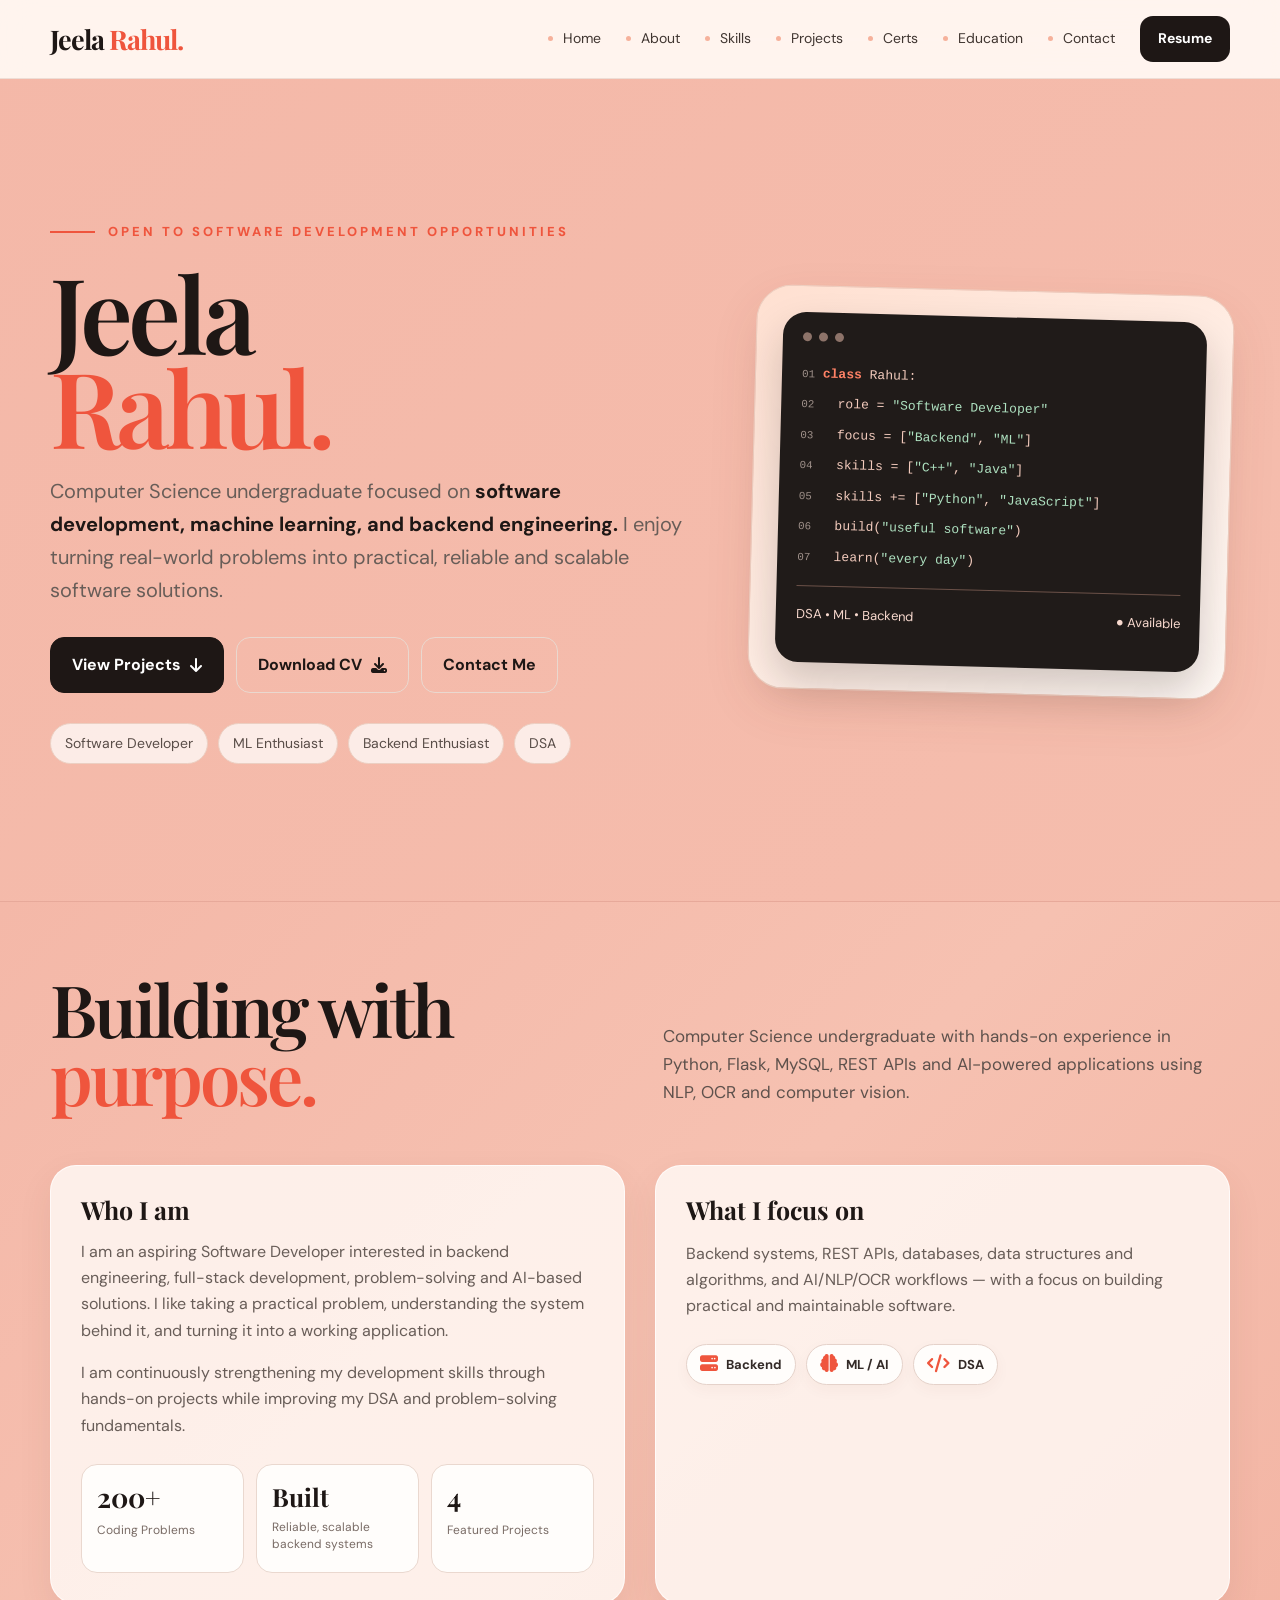
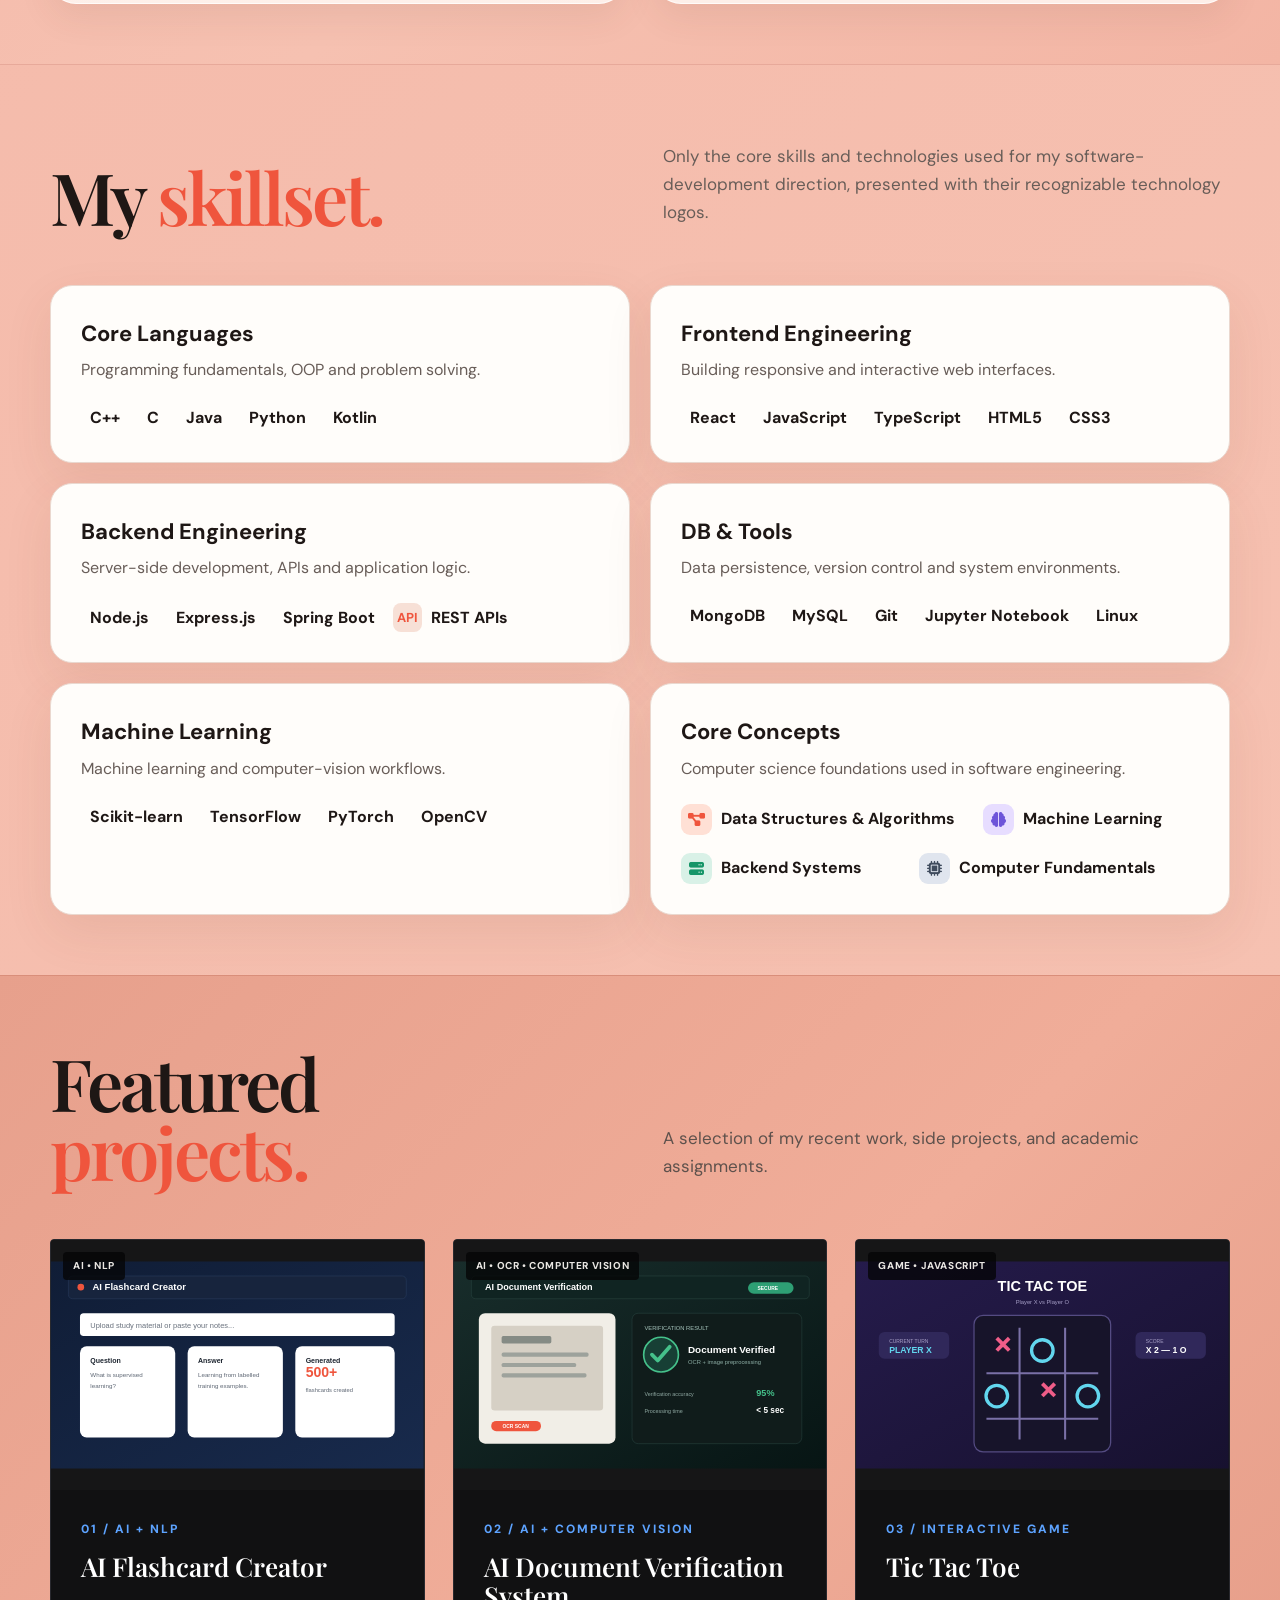
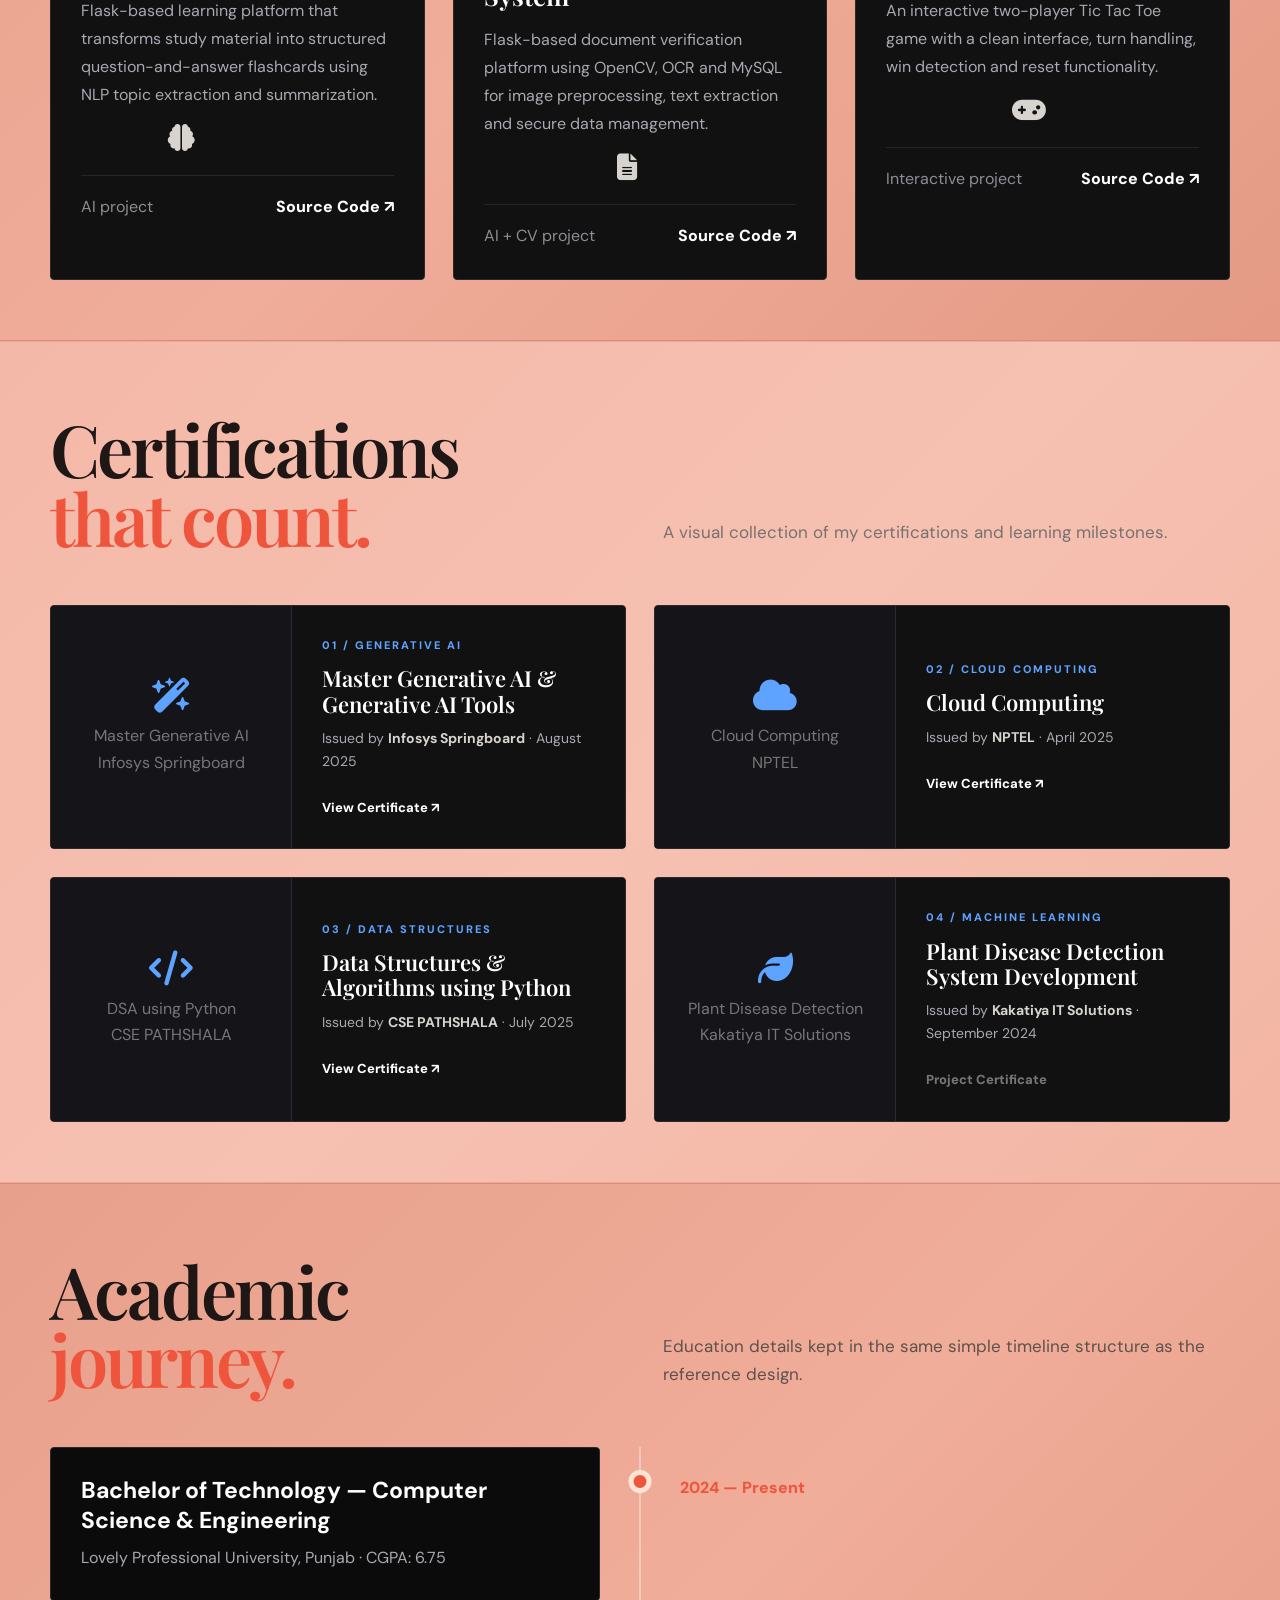
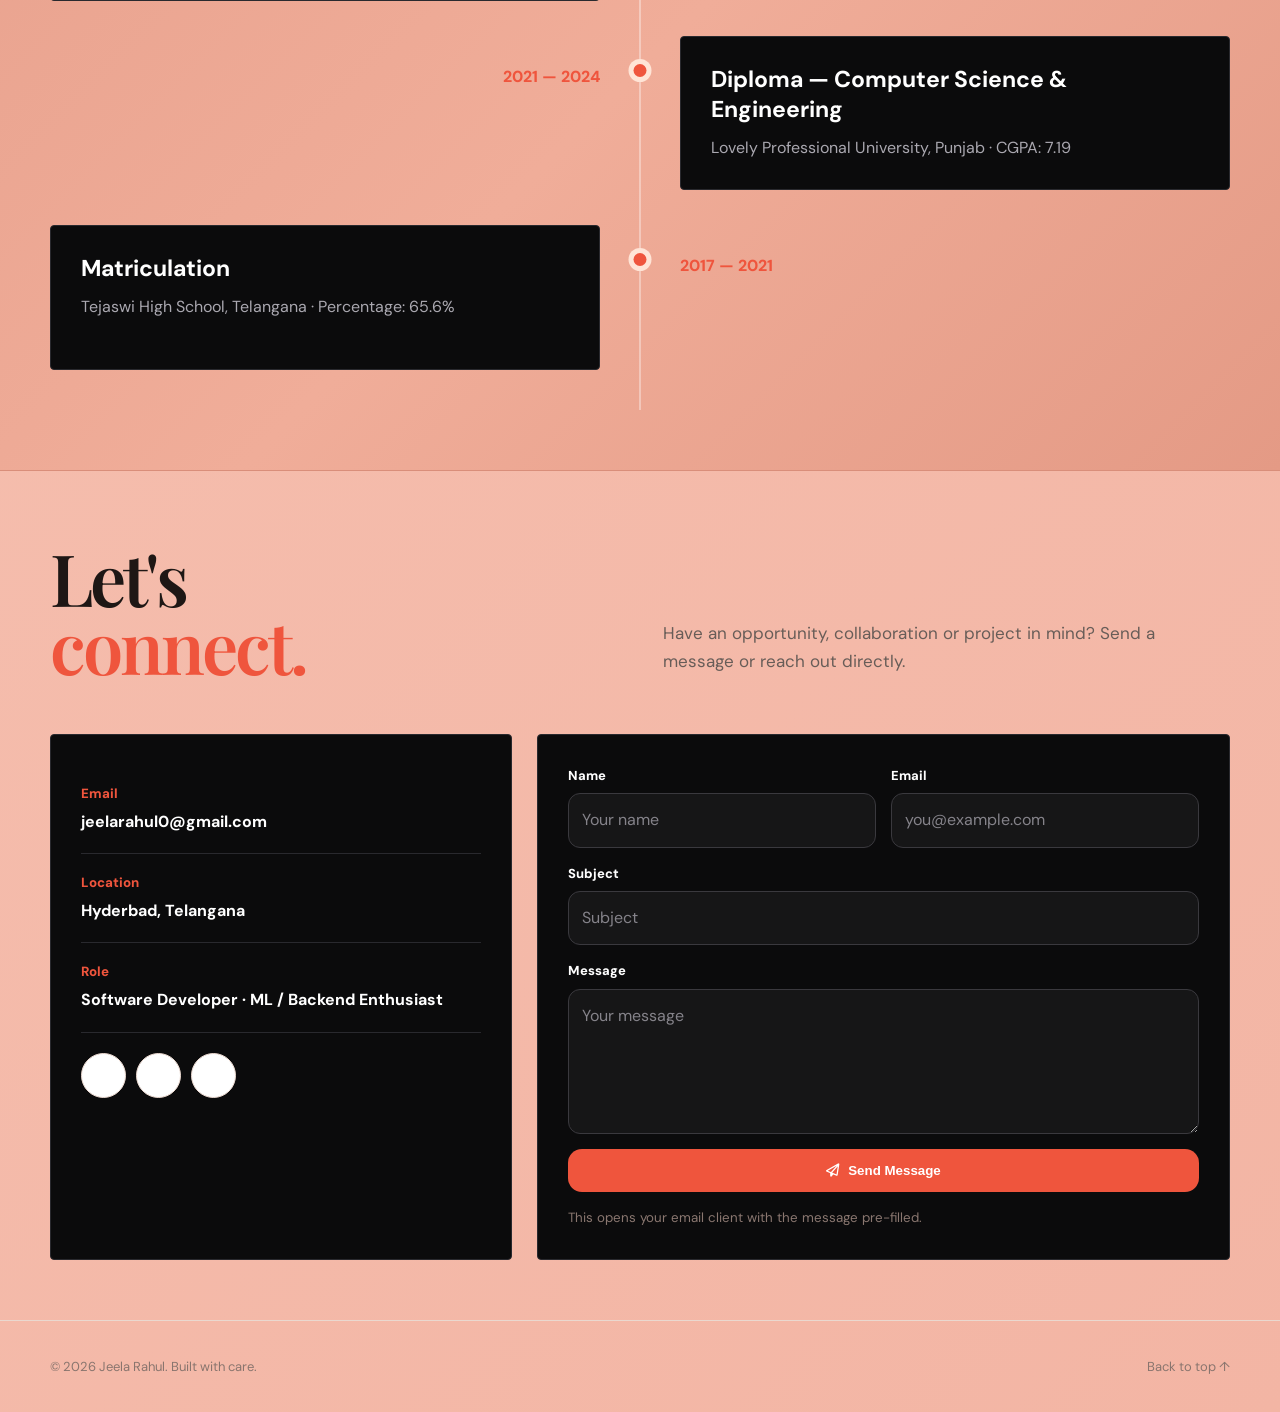
==== index.html @ 978e0d92 "Update portfolio" ====
<!DOCTYPE html>
<html lang="en">
<head>
<meta charset="UTF-8">
<meta name="viewport" content="width=device-width, initial-scale=1.0">
<title>Jeela Rahul | Software Developer</title>
<meta name="description" content="Jeela Rahul — Software Developer and ML / Backend Enthusiast.">
<link rel="preconnect" href="https://fonts.googleapis.com">
<link rel="preconnect" href="https://fonts.gstatic.com" crossorigin>
<link href="https://fonts.googleapis.com/css2?family=DM+Sans:wght@400;500;600;700&family=Playfair+Display:wght@500;600;700&display=swap" rel="stylesheet">
<link rel="stylesheet" href="https://cdn.jsdelivr.net/gh/devicons/devicon@latest/devicon.min.css">
<link rel="stylesheet" href="https://cdnjs.cloudflare.com/ajax/libs/font-awesome/6.5.2/css/all.min.css">
<style>
:root{
  --bg:#fff8f4; --paper:#fffdfb; --soft:#ffe8dc; --soft2:#ffd9c8;
  --orange:#ef553d; --orange2:#f47752; --ink:#1e1715; --muted:#685d58;
  --line:#ead8cf; --shadow:0 18px 50px rgba(108,54,35,.09);
  --radius:26px; --max:1180px;
}
*{box-sizing:border-box;scroll-behavior:smooth}
body{margin:0;background:linear-gradient(135deg,#f4b8a8 0%,#f6c1b1 52%,#f3b5a4 100%);
 color:var(--ink);font-family:"DM Sans",sans-serif;line-height:1.65}
a{color:inherit;text-decoration:none}
img{max-width:100%;display:block}
.container{width:min(var(--max),calc(100% - 40px));margin:auto}
nav{position:sticky;top:0;z-index:100;background:rgba(255,249,245,.92);backdrop-filter:blur(16px);border-bottom:1px solid rgba(234,216,207,.8)}
.navbar{height:78px;display:flex;align-items:center;justify-content:space-between}
.brand{font:700 27px "Playfair Display",serif;letter-spacing:-1px}
.brand span{color:var(--orange)}
.navlinks{display:flex;gap:25px;align-items:center;font-size:14px}
.navlinks a{position:relative;color:#403631}
.navlinks a:before{content:"";width:5px;height:5px;border-radius:50%;background:#f6b19b;display:inline-block;margin:0 10px 2px 0}
.resume{background:var(--ink);color:white!important;padding:11px 18px;border-radius:13px;font-weight:700}
.resume:before{display:none!important}
.menu{display:none;border:1px solid var(--line);background:white;border-radius:12px;padding:10px 12px;font-size:20px}

section{padding:60px 0}
.hero{min-height:calc(100vh - 78px);display:flex;align-items:center;padding-top:65px}
.hero-grid{display:grid;grid-template-columns:1.15fr .85fr;gap:55px;align-items:center}
.kicker,.section-kicker{color:var(--orange);font-size:13px;letter-spacing:3px;text-transform:uppercase;font-weight:800}
.section-kicker{font-size:0;line-height:0;height:0;margin:0}.section-kicker:before{display:none}
.kicker:before{content:"";display:inline-block;width:45px;height:2px;background:var(--orange);vertical-align:middle;margin-right:13px}
h1{font:600 clamp(62px,9vw,105px)/.9 "Playfair Display",serif;letter-spacing:-5px;margin:22px 0}
h1 span{color:var(--orange)}
.hero-copy{font-size:20px;color:var(--muted);max-width:760px}
.hero-copy strong{color:var(--ink)}
.buttons{display:flex;gap:12px;flex-wrap:wrap;margin:30px 0}
.btn{display:inline-flex;align-items:center;gap:9px;padding:14px 21px;border-radius:14px;border:1px solid var(--line);font-weight:700;transition:.25s}
.btn:hover{transform:translateY(-2px);box-shadow:var(--shadow)}
.btn.primary{background:var(--ink);color:#fff;border-color:var(--ink)}
.btn.orange{background:var(--orange);color:#fff;border-color:var(--orange)}
.pills{display:flex;gap:10px;flex-wrap:wrap}
.pill{padding:8px 14px;border:1px solid #eccfc2;background:rgba(255,255,255,.72);border-radius:99px;color:#594d48;font-size:14px}
.hero-card{background:linear-gradient(145deg,#ffe0d1,#fff9f5);border:1px solid #edcfc1;border-radius:36px;padding:26px;box-shadow:var(--shadow);transform:rotate(1.5deg)}
.code-window{background:#201b19;border-radius:23px;padding:20px;color:#fce9df;min-height:350px;box-shadow:0 20px 40px rgba(31,20,15,.2)}
.dots{display:flex;gap:7px;margin-bottom:22px}.dots i{width:9px;height:9px;border-radius:50%;background:#8d7369}
.code-line{font-family:ui-monospace,SFMono-Regular,Consolas,monospace;font-size:13px;margin:9px 0;color:#f3cbbd}
.code-line b{color:#ff8266}.code-line em{color:#aee1c0;font-style:normal}.code-line small{color:#9f918a}
.mini-stat{display:flex;justify-content:space-between;margin-top:18px;padding-top:17px;border-top:1px solid #6b5148;color:#f8d9ce;font-size:13px}

.section-head{display:grid;grid-template-columns:1fr 1fr;gap:45px;align-items:end;margin-bottom:42px}
h2{font:600 clamp(48px,6vw,72px)/.95 "Playfair Display",serif;letter-spacing:-3px;margin:12px 0}
.section-desc{color:var(--muted);font-size:17px;max-width:600px}
.about{background:linear-gradient(135deg,#f4b8a8 0%,#f6c1b1 52%,#f3b5a4 100%);border-top:1px solid #e7a99a;border-bottom:1px solid #e7a99a}
.about-grid{display:grid;grid-template-columns:1fr 1fr;gap:30px}
.about .section-head{margin-bottom:42px}
.about .section-desc{color:#5e514c}
.about-card,.about-focus{background:rgba(255,250,247,.82);border:1px solid rgba(255,255,255,.7);border-radius:var(--radius);padding:30px;box-shadow:0 14px 35px rgba(93,49,33,.08)}
.about-card h3,.about-focus h3{font:700 25px/1.15 "Playfair Display",serif;margin:0 0 14px}
.about-card p,.about-focus p{color:var(--muted);font-size:16px}
.about-card p:first-of-type{margin-top:0}
.about-card p:last-of-type{margin-bottom:0}
.about-stats{display:grid;grid-template-columns:repeat(3,1fr);gap:12px;margin-top:25px}
.about-stat{background:#fffdfb;border:1px solid #ead8cf;border-radius:16px;padding:18px 15px;min-height:92px}
.about-stat strong{display:block;font:700 27px/1.1 "Playfair Display",serif}
.about-stat span{display:block;margin-top:8px;color:#796b65;font-size:12px}
.built-stat strong{font-size:25px}
.built-stat span{line-height:1.45}
.about-tech{display:flex;gap:10px;flex-wrap:wrap;margin-top:24px}
.about-tech-pill{display:inline-flex;align-items:center;gap:8px;padding:9px 13px;border:1px solid #e5d2ca;background:#fffdfb;border-radius:999px;font-size:13px;font-weight:700;color:#332a27;box-shadow:0 5px 15px rgba(93,49,33,.04)}
.about-tech-pill i{font-size:18px;color:var(--orange)}

.skills-grid{display:grid;grid-template-columns:1fr 1fr;gap:20px}
.skill-card{padding:30px;border-radius:22px;background:#fffdfa;border:1px solid var(--line);box-shadow:var(--shadow)}
.skill-card h3{margin:0 0 5px;font-size:22px}.skill-card p{margin:0 0 22px;color:var(--muted)}
.skill-list{display:flex;gap:18px;flex-wrap:wrap}.skill{display:flex;align-items:center;gap:9px;font-weight:700}.skill i{font-size:28px}.skill .plain-icon{width:29px;height:29px;border-radius:8px;background:#f7e0d6;display:grid;place-items:center;color:var(--orange);font-size:13px}

.core-concepts-card{grid-column:auto}.core-list{gap:18px 28px}.core-logo{width:31px!important;height:31px;border-radius:9px;display:grid;place-items:center;background:#f7e0d6;color:var(--orange);font-size:15px!important}.core-list .skill{min-width:210px}.dsa-logo{background:#ffe0d5}.ml-logo{background:#e7ddff;color:#6d54d9}.backend-logo{background:#d9f1e7;color:#159568}.cs-logo{background:#e0e5ee;color:#3f4b5d}.projects .project,.certificates-section .cert{background:#111112;border-color:#29292e}.projects .project-visual,.certificates-section .cert-image{background:#161617}.certificates-section .cert-info{background:#111112}.certificates-section .cert h3{color:#fff}.certificates-section .cert p{color:#aaa8b0}
.profile-strip{background:var(--ink);color:white;border-radius:30px;padding:28px 32px;display:flex;justify-content:space-between;gap:20px;align-items:center}.profile-strip p{margin:0;color:#d9c9c3}.profile-links{display:flex;gap:10px;flex-wrap:wrap}.profile-link{border:1px solid #594b45;padding:10px 14px;border-radius:12px;color:#fff}.profile-link:hover{background:#302824}

.projects{background:linear-gradient(135deg,#e7a08c 0%,#f0ad99 52%,#e49a85 100%);color:var(--ink);border-top:1px solid #d98e7a;border-bottom:1px solid #d98e7a}.projects .section-desc{color:#5e514c}.projects h2{color:var(--ink)}.projects .section-kicker{color:var(--orange)}.projects .section-kicker:before{background:var(--orange)}.projects-grid{display:grid;grid-template-columns:repeat(3,1fr);gap:28px}.project{background:#050506;border:1px solid #29292e;border-radius:4px;overflow:hidden;box-shadow:none}.project-visual{height:250px;padding:0;background:#141419;position:relative;overflow:hidden}.project-image{width:100%;height:100%;display:block;object-fit:cover}.visual-label{position:absolute;top:12px;left:12px;z-index:2;background:rgba(5,5,6,.78);color:#e9e6e2;padding:6px 10px;border-radius:4px;font-size:10px;font-weight:800;letter-spacing:.6px}.project-body{padding:30px}.project-num{color:#5da3ff;font-size:12px;letter-spacing:2px;font-weight:800}.project h3{font:600 26px/1.12 "Playfair Display",serif;margin:12px 0;color:#fff}.project p{color:#aaa8b0;line-height:1.75}.tech{display:flex;align-items:center;gap:15px;flex-wrap:wrap;color:#d7d3cf;margin-top:4px}
.tech-icon{display:inline-flex;align-items:center;justify-content:center;width:28px;height:28px;font-size:27px;line-height:1;color:#d7d3cf}
.tech-icon i{font-size:27px;line-height:1}
.tech-icon[title]{cursor:default}
.tech-icon.flask i{font-size:25px}
.tech-icon.mysql i{font-size:27px}
.tech-icon.opencv i{font-size:27px}
.tech-icon.generic{font-size:19px}
.tech-icon:hover{transform:translateY(-2px)}.project-footer{display:flex;justify-content:space-between;align-items:center;margin-top:22px;padding-top:18px;border-top:1px solid #26262a;color:#8f8d94}.project-link{color:#fff;font-weight:800}.project-art{width:100%;height:100%;display:block}
.certificates-section{background:#0b0b0c;color:#fff;border-top:1px solid #26262a;border-bottom:1px solid #26262a}.certificates-section .section-desc{color:#aaa8b0}.certificates-section .section-kicker{color:var(--orange)}.certificates-section .section-kicker:before{background:var(--orange)}.certificates-section h2{color:#fff}.certs-grid{display:grid;grid-template-columns:repeat(2,minmax(0,1fr));gap:28px}.cert{display:grid;grid-template-columns:48% 52%;min-height:280px;background:#050506;border:1px solid #29292e;border-radius:4px;padding:0;overflow:hidden;box-shadow:none}.cert-image{min-height:280px;background:#141419;display:flex;align-items:center;justify-content:center;overflow:hidden;border-right:1px solid #29292e}.cert-image img{width:100%;height:100%;display:block;object-fit:contain;background:#fff}.cert-info{padding:30px;display:flex;flex-direction:column;justify-content:center}.cert-number{color:#5da3ff;font-size:11px;letter-spacing:2px;font-weight:800;margin-bottom:12px}.cert h3{font:600 22px/1.15 'Playfair Display',serif;margin:0 0 10px;color:#fff}.cert p{margin:0;color:#aaa8b0;font-size:14px}.cert p strong{color:#d7d3cf}.cert a{display:inline-flex;align-items:center;gap:8px;margin-top:24px;color:#fff;font-size:13px;font-weight:800}.cert a:hover{color:#5da3ff}.cert-placeholder{height:100%;width:100%;display:grid;place-items:center;text-align:center;padding:20px;color:#777}.cert-placeholder i{font-size:35px;color:#5da3ff;margin-bottom:10px}

.education{background:linear-gradient(135deg,#e7a08c 0%,#f0ad99 52%,#e49a85 100%);border-top:1px solid #d98e7a;border-bottom:1px solid #d98e7a}.education .section-desc{color:#5e514c}.timeline{position:relative;margin-top:35px;padding-bottom:5px}.timeline:before{content:"";position:absolute;left:50%;top:0;bottom:0;width:1px;background:rgba(255,255,255,.72);transform:translateX(-50%)}.edu{display:grid;grid-template-columns:1fr 1fr;column-gap:80px;min-height:175px;padding:0 0 35px;position:relative;align-items:start}.edu:after{content:"";position:absolute;left:50%;top:28px;width:13px;height:13px;border-radius:50%;background:var(--orange);box-shadow:0 0 0 5px #ffe4d6;transform:translateX(-50%);z-index:2}.edu-content{background:#0b0b0c;color:#fff;border:1px solid #29292e;border-radius:4px;padding:28px 30px;box-shadow:none;min-height:145px}.edu-year{font-weight:800;color:var(--orange);font-size:16px;padding-top:28px;white-space:nowrap}.edu h3{font-size:23px;line-height:1.3;margin:0 0 10px;color:#fff}.edu p{margin:0;color:#aaa8b0}.edu:nth-child(odd) .edu-content{grid-column:1}.edu:nth-child(odd) .edu-year{grid-column:2;grid-row:1}.edu:nth-child(even) .edu-content{grid-column:2;grid-row:1}.edu:nth-child(even) .edu-year{grid-column:1;grid-row:1;text-align:right}

.contact-grid{display:grid;grid-template-columns:.8fr 1.2fr;gap:25px}.contact-grid .card{background:#0b0b0c;color:#fff;border:1px solid #29292e;border-radius:4px;box-shadow:none;padding:30px}.contact-info .contact-item{padding:18px 0;border-bottom:1px solid #29292e}.contact-item small{display:block;color:var(--orange);font-weight:800;margin-bottom:4px}.socials{display:flex;gap:10px;margin-top:20px}.social{width:45px;height:45px;border-radius:50%;display:grid;place-items:center;border:1px solid var(--line);background:#fff}.social:hover{background:var(--ink);color:white}.form{display:grid;gap:15px}.form-row{display:grid;grid-template-columns:1fr 1fr;gap:15px}.field{display:grid;gap:7px}.field label{font-size:13px;font-weight:800;color:#fff}.field input,.field textarea{font:inherit;border:1px solid #3a393e;background:#161617;color:#fff;border-radius:12px;padding:13px;outline:none}.field input::placeholder,.field textarea::placeholder{color:#85838a}.field input:focus,.field textarea:focus{border-color:var(--orange);box-shadow:0 0 0 3px rgba(239,85,61,.1)}textarea{min-height:145px;resize:vertical}.send{border:0;cursor:pointer;justify-content:center}

footer{padding:35px 0;color:#89756e;font-size:13px;border-top:1px solid var(--line)}.footer-flex{display:flex;justify-content:space-between;gap:20px}

@media(max-width:900px){
 .navlinks{display:none;position:absolute;top:78px;left:0;right:0;background:#fffaf7;padding:18px 20px;border-bottom:1px solid var(--line);flex-direction:column;align-items:stretch}.navlinks.open{display:flex}.menu{display:block}.hero-grid,.about-grid,.section-head,.contact-grid{grid-template-columns:1fr}.skills-grid,.projects-grid{grid-template-columns:1fr}.certs-grid{grid-template-columns:1fr}.cert{grid-template-columns:38% 62%}.core-concepts-card{grid-column:auto}.core-list .skill{min-width:0}.hero{padding-top:40px}.hero-card{max-width:600px}.section-head{gap:10px}.profile-strip{align-items:flex-start;flex-direction:column}
}
@media(max-width:600px){
 .container{width:min(100% - 24px,var(--max))}section{padding:45px 0}.navbar{height:70px}.navlinks{top:70px}
 h1{font-size:60px;letter-spacing:-3px}.hero-copy{font-size:17px}.certs-grid{grid-template-columns:1fr}.cert{grid-template-columns:1fr}.cert-image{min-height:220px;border-right:0;border-bottom:1px solid #292a2f}.form-row{grid-template-columns:1fr}.about-stats{grid-template-columns:1fr}
 .timeline:before{left:9px;transform:none}.edu{grid-template-columns:1fr;gap:7px;padding-left:35px;min-height:0}.edu:after{left:3px;transform:none}.edu-content,.edu:nth-child(odd) .edu-content,.edu:nth-child(even) .edu-content{grid-column:1;grid-row:2}.edu-year,.edu:nth-child(odd) .edu-year,.edu:nth-child(even) .edu-year{grid-column:1;grid-row:1;text-align:left;padding-top:0}.edu-content{padding:24px}.footer-flex{flex-direction:column}
}

/* Certificates — same visual language as Projects */
#certificates {
  background:linear-gradient(135deg,#f4b8a8 0%,#f6c1b1 52%,#f3b5a4 100%);
  color:var(--ink);
  border-top:1px solid #e7a99a;
  border-bottom:1px solid #e7a99a;
}
#certificates .section-desc{color:#77716e}
#certificates .section-kicker{color:#ef553d}
#certificates .section-kicker:before{background:#ef553d}
#certificates h2{color:var(--ink)}
#certificates h2 span{color:#ef553d !important}
#certificates .cert{
  display:grid;
  grid-template-columns:42% 58%;
  min-height:225px;
  background:#050506;
  border:1px solid #29292e;
  border-radius:4px;
  padding:0;
  overflow:hidden;
  box-shadow:none;
}
#certificates .cert-image{
  min-height:225px;
  background:#141419;
  display:flex;
  align-items:center;
  justify-content:center;
  overflow:hidden;
  border-right:1px solid #29292e;
}
#certificates .cert-image img{width:100%;height:100%;display:block;object-fit:contain;background:#fff}
#certificates .cert-info{
  padding:30px;
  display:flex;
  flex-direction:column;
  justify-content:center;
}
#certificates .cert-number{color:#5da3ff;font-size:11px;letter-spacing:2px;font-weight:800;margin-bottom:12px}
#certificates .cert h3{font:600 22px/1.15 'Playfair Display',serif;margin:0 0 10px;color:#fff}
#certificates .cert p{margin:0;color:#aaa8b0;font-size:14px}
#certificates .cert p strong{color:#d7d3cf}
#certificates .cert a{display:inline-flex;align-items:center;gap:8px;margin-top:24px;color:#fff;font-size:13px;font-weight:800}
#certificates .cert a:hover{color:#5da3ff}
#certificates .cert-placeholder{height:100%;width:100%;display:grid;place-items:center;text-align:center;padding:20px;color:#777}
#certificates .cert-placeholder i{font-size:35px;color:#5da3ff;margin-bottom:10px}
@media (max-width:900px){#certificates .cert{grid-template-columns:38% 62%}}
@media (max-width:600px){#certificates .cert{grid-template-columns:1fr}#certificates .cert-image{min-height:220px;border-right:0;border-bottom:1px solid #29292f}}


</style>
</head>
<body>

<nav>
 <div class="container navbar">
  <a class="brand" href="#home">Jeela <span>Rahul.</span></a>
  <button class="menu" id="menuBtn" aria-label="Open menu"><i class="fa-solid fa-bars"></i></button>
  <div class="navlinks" id="navlinks">
   <a href="#home">Home</a><a href="#about">About</a><a href="#skills">Skills</a><a href="#projects">Projects</a><a href="#certificates">Certs</a><a href="#education">Education</a><a href="#contact">Contact</a>
   <a class="resume" target="_blank" rel="noopener" href="https://drive.google.com/file/d/1zuOH1yOzXxQcl3zz6nDLIyeleh5gFWhH/view?usp=sharing">Resume</a>
  </div>
 </div>
</nav>

<main>
<section class="hero" id="home">
 <div class="container hero-grid">
  <div>
   <div class="kicker">Open to Software Development Opportunities</div>
   <h1>Jeela<br><span>Rahul.</span></h1>
   <p class="hero-copy">Computer Science undergraduate focused on <strong>software development, machine learning, and backend engineering.</strong> I enjoy turning real-world problems into practical, reliable and scalable software solutions.</p>
   <div class="buttons">
    <a class="btn primary" href="#projects">View Projects <i class="fa-solid fa-arrow-down"></i></a>
    <a class="btn" target="_blank" rel="noopener" href="https://drive.google.com/file/d/1zuOH1yOzXxQcl3zz6nDLIyeleh5gFWhH/view?usp=sharing">Download CV <i class="fa-solid fa-download"></i></a>
    <a class="btn" href="#contact">Contact Me</a>
   </div>
   <div class="pills"><span class="pill">Software Developer</span><span class="pill">ML Enthusiast</span><span class="pill">Backend Enthusiast</span><span class="pill">DSA</span></div>
  </div>
  <div class="hero-card">
   <div class="code-window">
    <div class="dots"><i></i><i></i><i></i></div>
    <div class="code-line"><small>01</small> <b>class</b> Rahul:</div>
    <div class="code-line"><small>02</small> &nbsp;&nbsp;role = <em>"Software Developer"</em></div>
    <div class="code-line"><small>03</small> &nbsp;&nbsp;focus = [<em>"Backend"</em>, <em>"ML"</em>]</div>
    <div class="code-line"><small>04</small> &nbsp;&nbsp;skills = [<em>"C++"</em>, <em>"Java"</em>]</div>
    <div class="code-line"><small>05</small> &nbsp;&nbsp;skills += [<em>"Python"</em>, <em>"JavaScript"</em>]</div>
    <div class="code-line"><small>06</small> &nbsp;&nbsp;build(<em>"useful software"</em>)</div>
    <div class="code-line"><small>07</small> &nbsp;&nbsp;learn(<em>"every day"</em>)</div>
    <div class="mini-stat"><span>DSA • ML • Backend</span><span>● Available</span></div>
   </div>
  </div>
 </div>
</section>

<section id="about" class="about">
 <div class="container">
  <div class="section-head"><div><div class="section-kicker">About</div><h2>Building with<br><span style="color:var(--orange)">purpose.</span></h2></div><p class="section-desc">Computer Science undergraduate with hands-on experience in Python, Flask, MySQL, REST APIs and AI-powered applications using NLP, OCR and computer vision.</p></div>
  <div class="about-grid">
   <div class="about-card">
    <h3>Who I am</h3>
    <p>I am an aspiring Software Developer interested in backend engineering, full-stack development, problem-solving and AI-based solutions. I like taking a practical problem, understanding the system behind it, and turning it into a working application.</p>
    <p>I am continuously strengthening my development skills through hands-on projects while improving my DSA and problem-solving fundamentals.</p>
    <div class="about-stats">
     <div class="about-stat"><strong>200+</strong><span>Coding Problems</span></div>
     <div class="about-stat built-stat"><strong>Built</strong><span>Reliable, scalable backend systems</span></div>
     <div class="about-stat"><strong>4</strong><span>Featured Projects</span></div>
    </div>
   </div>
   <div class="about-focus">
    <h3>What I focus on</h3>
    <p>Backend systems, REST APIs, databases, data structures and algorithms, and AI/NLP/OCR workflows — with a focus on building practical and maintainable software.</p>
    <div class="about-tech">
     <span class="about-tech-pill"><i class="fa-solid fa-server"></i> Backend</span>
     <span class="about-tech-pill"><i class="fa-solid fa-brain"></i> ML / AI</span>
     <span class="about-tech-pill"><i class="fa-solid fa-code"></i> DSA</span>
    </div>
   </div>
  </div>
 </div>
</section>

<section id="skills">
 <div class="container">
  <div class="section-head"><div><div class="section-kicker">Skills</div><h2>My <span style="color:#ef553d">skillset.</span></h2></div><p class="section-desc">Only the core skills and technologies used for my software-development direction, presented with their recognizable technology logos.</p></div>
  <div class="skills-grid">
   <div class="skill-card"><h3>Core Languages</h3><p>Programming fundamentals, OOP and problem solving.</p><div class="skill-list">
    <span class="skill"><i class="devicon-cplusplus-plain colored"></i>C++</span><span class="skill"><i class="devicon-c-plain colored"></i>C</span><span class="skill"><i class="devicon-java-plain colored"></i>Java</span><span class="skill"><i class="devicon-python-plain colored"></i>Python</span><span class="skill"><i class="devicon-kotlin-plain colored"></i>Kotlin</span>
   </div></div>
   <div class="skill-card"><h3>Frontend Engineering</h3><p>Building responsive and interactive web interfaces.</p><div class="skill-list">
    <span class="skill"><i class="devicon-react-original colored"></i>React</span><span class="skill"><i class="devicon-javascript-plain colored"></i>JavaScript</span><span class="skill"><i class="devicon-typescript-plain colored"></i>TypeScript</span><span class="skill"><i class="devicon-html5-plain colored"></i>HTML5</span><span class="skill"><i class="devicon-css3-plain colored"></i>CSS3</span>
   </div></div>
   <div class="skill-card"><h3>Backend Engineering</h3><p>Server-side development, APIs and application logic.</p><div class="skill-list">
    <span class="skill"><i class="devicon-nodejs-plain colored"></i>Node.js</span><span class="skill"><i class="devicon-express-original"></i>Express.js</span><span class="skill"><i class="devicon-spring-plain colored"></i>Spring Boot</span><span class="skill"><span class="plain-icon">API</span>REST APIs</span>
   </div></div>
   <div class="skill-card"><h3>DB & Tools</h3><p>Data persistence, version control and system environments.</p><div class="skill-list">
    <span class="skill"><i class="devicon-mongodb-plain colored"></i>MongoDB</span><span class="skill"><i class="devicon-mysql-plain colored"></i>MySQL</span><span class="skill"><i class="devicon-git-plain colored"></i>Git</span><span class="skill"><i class="devicon-jupyter-plain colored"></i>Jupyter Notebook</span><span class="skill"><i class="devicon-linux-plain"></i>Linux</span>
   </div></div>
   <div class="skill-card"><h3>Machine Learning</h3><p>Machine learning and computer-vision workflows.</p><div class="skill-list">
    <span class="skill"><i class="devicon-scikitlearn-plain colored"></i>Scikit-learn</span><span class="skill"><i class="devicon-tensorflow-original colored"></i>TensorFlow</span><span class="skill"><i class="devicon-pytorch-original colored"></i>PyTorch</span><span class="skill"><i class="devicon-opencv-plain colored"></i>OpenCV</span>
   </div></div>
   <div class="skill-card core-concepts-card"><h3>Core Concepts</h3><p>Computer science foundations used in software engineering.</p><div class="skill-list core-list">
    <span class="skill"><i class="fa-solid fa-diagram-project core-logo dsa-logo"></i>Data Structures &amp; Algorithms</span><span class="skill"><i class="fa-solid fa-brain core-logo ml-logo"></i>Machine Learning</span><span class="skill"><i class="fa-solid fa-server core-logo backend-logo"></i>Backend Systems</span><span class="skill"><i class="fa-solid fa-microchip core-logo cs-logo"></i>Computer Fundamentals</span>
   </div></div>
  </div>
 </div>
</section>

<section id="projects" class="projects">
 <div class="container">
  <div class="section-head"><div><div class="section-kicker">Projects</div><h2>Featured<br><span style="color:#ef553d">projects.</span></h2></div><p class="section-desc">A selection of my recent work, side projects, and academic assignments.</p></div>
  <div class="projects-grid">
   <article class="project"><div class="project-visual"><span class="visual-label">AI • NLP</span><svg class="project-image project-art" viewBox="0 0 900 500" xmlns="http://www.w3.org/2000/svg" role="img" aria-label="AI Flashcard Creator preview"><defs><linearGradient id="fc" x1="0" y1="0" x2="1" y2="1"><stop stop-color="#101d36"/><stop offset="1" stop-color="#182a4c"/></linearGradient></defs><rect width="900" height="500" fill="url(#fc)"/><rect x="42" y="35" width="816" height="55" rx="10" fill="#17243d" stroke="#314769"/><circle cx="72" cy="62" r="8" fill="#ef553d"/><text x="100" y="70" fill="white" font-size="23" font-family="Arial" font-weight="700">AI Flashcard Creator</text><rect x="70" y="125" width="760" height="55" rx="9" fill="white"/><text x="95" y="160" fill="#69717d" font-size="18" font-family="Arial">Upload study material or paste your notes...</text><rect x="70" y="205" width="230" height="220" rx="16" fill="white"/><rect x="330" y="205" width="230" height="220" rx="16" fill="white"/><rect x="590" y="205" width="240" height="220" rx="16" fill="white"/><text x="95" y="245" fill="#1d2530" font-size="17" font-family="Arial" font-weight="700">Question</text><text x="95" y="280" fill="#5d6673" font-size="15" font-family="Arial">What is supervised</text><text x="95" y="305" fill="#5d6673" font-size="15" font-family="Arial">learning?</text><text x="355" y="245" fill="#1d2530" font-size="17" font-family="Arial" font-weight="700">Answer</text><text x="355" y="280" fill="#5d6673" font-size="15" font-family="Arial">Learning from labelled</text><text x="355" y="305" fill="#5d6673" font-size="15" font-family="Arial">training examples.</text><text x="615" y="245" fill="#1d2530" font-size="17" font-family="Arial" font-weight="700">Generated</text><text x="615" y="280" fill="#ef553d" font-size="34" font-family="Arial" font-weight="800">500+</text><text x="615" y="315" fill="#5d6673" font-size="14" font-family="Arial">flashcards created</text></svg></div><div class="project-body"><div class="project-num">01 / AI + NLP</div><h3>AI Flashcard Creator</h3><p>Flask-based learning platform that transforms study material into structured question-and-answer flashcards using NLP topic extraction and summarization.</p><div class="tech" aria-label="Project technologies">
<span class="tech-icon flask" title="Flask" aria-label="Flask"><i class="devicon-flask-original"></i></span>
<span class="tech-icon" title="Python" aria-label="Python"><i class="devicon-python-plain colored"></i></span>
<span class="tech-icon generic" title="Natural Language Processing" aria-label="Natural Language Processing"><i class="fa-solid fa-brain"></i></span>
<span class="tech-icon" title="HTML5" aria-label="HTML5"><i class="devicon-html5-plain colored"></i></span>
<span class="tech-icon" title="CSS3" aria-label="CSS3"><i class="devicon-css3-plain colored"></i></span>
<span class="tech-icon" title="JavaScript" aria-label="JavaScript"><i class="devicon-javascript-plain colored"></i></span>
<span class="tech-icon mysql" title="MySQL" aria-label="MySQL"><i class="devicon-mysql-plain colored"></i></span>
</div><div class="project-footer"><span>AI project</span><a class="project-link" href="https://github.com/rahulyadavjeela/ai-flashcard-generator.git" target="_blank" rel="noopener">Source Code ↗</a></div></div></article>
   <article class="project"><div class="project-visual"><span class="visual-label">AI • OCR • COMPUTER VISION</span><svg class="project-image project-art" viewBox="0 0 900 500" xmlns="http://www.w3.org/2000/svg" role="img" aria-label="AI Document Verification System preview"><defs><linearGradient id="dv" x1="0" y1="0" x2="1" y2="1"><stop stop-color="#182d2b"/><stop offset="1" stop-color="#071514"/></linearGradient></defs><rect width="900" height="500" fill="url(#dv)"/><rect x="42" y="35" width="816" height="55" rx="10" fill="#102422" stroke="#31514d"/><text x="75" y="70" fill="white" font-size="22" font-family="Arial" font-weight="700">AI Document Verification</text><rect x="710" y="50" width="110" height="28" rx="14" fill="#2e9f74"/><text x="733" y="69" fill="white" font-size="12" font-family="Arial" font-weight="700">SECURE</text><rect x="60" y="125" width="330" height="315" rx="15" fill="#f1eee7"/><rect x="90" y="155" width="270" height="205" rx="8" fill="#d6d0c5"/><rect x="115" y="180" width="120" height="18" rx="4" fill="#858b85"/><rect x="115" y="220" width="210" height="10" rx="4" fill="#9da29c"/><rect x="115" y="245" width="180" height="10" rx="4" fill="#9da29c"/><rect x="115" y="270" width="205" height="10" rx="4" fill="#9da29c"/><rect x="90" y="385" width="120" height="25" rx="12" fill="#ef553d"/><text x="117" y="402" fill="white" font-size="12" font-family="Arial" font-weight="700">OCR SCAN</text><rect x="430" y="125" width="410" height="315" rx="15" fill="#101c1b" stroke="#31514d"/><text x="460" y="165" fill="#a7c5bd" font-size="14" font-family="Arial">VERIFICATION RESULT</text><circle cx="500" cy="225" r="42" fill="#173f35" stroke="#45c18b" stroke-width="4"/><path d="M478 225l14 14 29-33" fill="none" stroke="#45c18b" stroke-width="9" stroke-linecap="round" stroke-linejoin="round"/><text x="565" y="220" fill="white" font-size="24" font-family="Arial" font-weight="700">Document Verified</text><text x="565" y="248" fill="#8fb0a7" font-size="14" font-family="Arial">OCR + image preprocessing</text><text x="460" y="325" fill="#91aaa4" font-size="13" font-family="Arial">Verification accuracy</text><text x="730" y="325" fill="#45c18b" font-size="22" font-family="Arial" font-weight="800">95%</text><text x="460" y="365" fill="#91aaa4" font-size="13" font-family="Arial">Processing time</text><text x="730" y="365" fill="white" font-size="20" font-family="Arial" font-weight="800">&lt; 5 sec</text></svg></div><div class="project-body"><div class="project-num">02 / AI + COMPUTER VISION</div><h3>AI Document Verification System</h3><p>Flask-based document verification platform using OpenCV, OCR and MySQL for image preprocessing, text extraction and secure data management.</p><div class="tech" aria-label="Project technologies">
<span class="tech-icon flask" title="Flask" aria-label="Flask"><i class="devicon-flask-original"></i></span>
<span class="tech-icon" title="Python" aria-label="Python"><i class="devicon-python-plain colored"></i></span>
<span class="tech-icon opencv" title="OpenCV" aria-label="OpenCV"><i class="devicon-opencv-plain colored"></i></span>
<span class="tech-icon generic" title="OCR" aria-label="OCR"><i class="fa-solid fa-file-lines"></i></span>
<span class="tech-icon mysql" title="MySQL" aria-label="MySQL"><i class="devicon-mysql-plain colored"></i></span>
<span class="tech-icon" title="JavaScript" aria-label="JavaScript"><i class="devicon-javascript-plain colored"></i></span>
</div><div class="project-footer"><span>AI + CV project</span><a class="project-link" href="https://github.com/rahulyadavjeela/AI-Powered-Document-Verification-System.git" target="_blank" rel="noopener">Source Code ↗</a></div></div></article>
   <article class="project"><div class="project-visual"><span class="visual-label">GAME • JAVASCRIPT</span><svg class="project-image project-art" viewBox="0 0 900 500" xmlns="http://www.w3.org/2000/svg" role="img" aria-label="Tic Tac Toe preview"><defs><linearGradient id="tt" x1="0" y1="0" x2="1" y2="1"><stop stop-color="#251b4b"/><stop offset="1" stop-color="#17112f"/></linearGradient></defs><rect width="900" height="500" fill="url(#tt)"/><text x="450" y="72" text-anchor="middle" fill="white" font-size="35" font-family="Arial" font-weight="800">TIC TAC TOE</text><text x="450" y="102" text-anchor="middle" fill="#a8a1c9" font-size="14" font-family="Arial">Player X vs Player O</text><rect x="285" y="130" width="330" height="330" rx="22" fill="#17142a" stroke="#544b82" stroke-width="3"/><g stroke="#7a70a7" stroke-width="5"><line x1="395" y1="160" x2="395" y2="430"/><line x1="505" y1="160" x2="505" y2="430"/><line x1="315" y1="270" x2="585" y2="270"/><line x1="315" y1="380" x2="585" y2="380"/></g><g fill="none" stroke="#ef5d88" stroke-width="9"><line x1="340" y1="185" x2="370" y2="215"/><line x1="370" y1="185" x2="340" y2="215"/><line x1="450" y1="295" x2="480" y2="325"/><line x1="480" y1="295" x2="450" y2="325"/></g><g fill="none" stroke="#62d6ee" stroke-width="8"><circle cx="450" cy="215" r="26"/><circle cx="560" cy="325" r="26"/><circle cx="340" cy="325" r="26"/></g><rect x="55" y="170" width="170" height="65" rx="14" fill="#30285a"/><text x="80" y="198" fill="#aaa2c9" font-size="12" font-family="Arial">CURRENT TURN</text><text x="80" y="220" fill="#62d6ee" font-size="21" font-family="Arial" font-weight="800">PLAYER X</text><rect x="675" y="170" width="170" height="65" rx="14" fill="#30285a"/><text x="700" y="198" fill="#aaa2c9" font-size="12" font-family="Arial">SCORE</text><text x="700" y="220" fill="white" font-size="21" font-family="Arial" font-weight="800">X 2 — 1 O</text></svg></div><div class="project-body"><div class="project-num">03 / INTERACTIVE GAME</div><h3>Tic Tac Toe</h3><p>An interactive two-player Tic Tac Toe game with a clean interface, turn handling, win detection and reset functionality.</p><div class="tech" aria-label="Project technologies">
<span class="tech-icon" title="HTML5" aria-label="HTML5"><i class="devicon-html5-plain colored"></i></span>
<span class="tech-icon" title="CSS3" aria-label="CSS3"><i class="devicon-css3-plain colored"></i></span>
<span class="tech-icon" title="JavaScript" aria-label="JavaScript"><i class="devicon-javascript-plain colored"></i></span>
<span class="tech-icon generic" title="Game Logic" aria-label="Game Logic"><i class="fa-solid fa-gamepad"></i></span>
</div><div class="project-footer"><span>Interactive project</span><a class="project-link" href="https://github.com/rahulyadavjeela/app-ci.git" target="_blank" rel="noopener">Source Code ↗</a></div></div></article>
  </div>
 </div>
</section>

<section id="certificates" class="certificates-section">
 <div class="container">
  <div class="section-head">
   <div><h2>Certifications<br><span style="color:#ef553d">that count.</span></h2></div>
   <p class="section-desc">A visual collection of my certifications and learning milestones.</p>
  </div>
  <div class="certs-grid">
   <article class="cert">
    <div class="cert-image"><img src="https://drive.google.com/thumbnail?id=1rDWK7ZKp_LYBzIqmhz2Mw3aYvCP6PXSK&amp;sz=w1200" alt="Master Generative AI and Generative AI Tools certificate" onerror="this.style.display='none';this.nextElementSibling.style.display='grid'"><div class="cert-placeholder" style="display:none"><div><i class="fa-solid fa-wand-magic-sparkles"></i><br>Master Generative AI<br>Infosys Springboard</div></div></div>
    <div class="cert-info"><div class="cert-number">01 / GENERATIVE AI</div><h3>Master Generative AI &amp; Generative AI Tools</h3><p>Issued by <strong>Infosys Springboard</strong> · August 2025</p><a href="https://drive.google.com/file/d/1rDWK7ZKp_LYBzIqmhz2Mw3aYvCP6PXSK/view?usp=sharing" target="_blank" rel="noopener">View Certificate ↗</a></div>
   </article>
   <article class="cert">
    <div class="cert-image"><img src="https://drive.google.com/thumbnail?id=1-vq7x_dWjy76VA6Wc-nuXF0768aetvxC&amp;sz=w1200" alt="Cloud Computing NPTEL certificate" onerror="this.style.display='none';this.nextElementSibling.style.display='grid'"><div class="cert-placeholder" style="display:none"><div><i class="fa-solid fa-cloud"></i><br>Cloud Computing<br>NPTEL</div></div></div>
    <div class="cert-info"><div class="cert-number">02 / CLOUD COMPUTING</div><h3>Cloud Computing</h3><p>Issued by <strong>NPTEL</strong> · April 2025</p><a href="https://drive.google.com/file/d/1-vq7x_dWjy76VA6Wc-nuXF0768aetvxC/view?usp=sharing" target="_blank" rel="noopener">View Certificate ↗</a></div>
   </article>
   <article class="cert">
    <div class="cert-image"><img src="https://drive.google.com/thumbnail?id=1B8titj1c-Yoi-NUCEch4xDzOy02IzEN-&amp;sz=w1200" alt="Data Structures and Algorithms using Python certificate" onerror="this.style.display='none';this.nextElementSibling.style.display='grid'"><div class="cert-placeholder" style="display:none"><div><i class="fa-solid fa-code"></i><br>DSA using Python<br>CSE PATHSHALA</div></div></div>
    <div class="cert-info"><div class="cert-number">03 / DATA STRUCTURES</div><h3>Data Structures &amp; Algorithms using Python</h3><p>Issued by <strong>CSE PATHSHALA</strong> · July 2025</p><a href="https://drive.google.com/file/d/1B8titj1c-Yoi-NUCEch4xDzOy02IzEN-/view?usp=sharing" target="_blank" rel="noopener">View Certificate ↗</a></div>
   </article>
   <article class="cert">
    <div class="cert-image"><img src="assets/certificates/plant-disease-kakatiya.jpg" alt="Plant Disease Detection System Development certificate" onerror="this.style.display='none';this.nextElementSibling.style.display='grid'"><div class="cert-placeholder" style="display:none"><div><i class="fa-solid fa-leaf"></i><br>Plant Disease Detection<br>Kakatiya IT Solutions</div></div></div>
    <div class="cert-info"><div class="cert-number">04 / MACHINE LEARNING</div><h3>Plant Disease Detection System Development</h3><p>Issued by <strong>Kakatiya IT Solutions</strong> · September 2024</p><span style="display:inline-flex;margin-top:24px;color:#777;font-size:13px;font-weight:800">Project Certificate</span></div>
   </article>
  </div>
 </div>
</section>

<section id="education" class="education">
 <div class="container">
  <div class="section-head"><div><div class="section-kicker">Education</div><h2>Academic<br><span style="color:#ef553d">journey.</span></h2></div><p class="section-desc">Education details kept in the same simple timeline structure as the reference design.</p></div>
  <div class="timeline">
   <div class="edu"><div class="edu-year">2024 — Present</div><div class="edu-content"><h3>Bachelor of Technology — Computer Science & Engineering</h3><p>Lovely Professional University, Punjab · CGPA: 6.75</p></div></div>
   <div class="edu"><div class="edu-year">2021 — 2024</div><div class="edu-content"><h3>Diploma — Computer Science & Engineering</h3><p>Lovely Professional University, Punjab · CGPA: 7.19</p></div></div>
   <div class="edu"><div class="edu-year">2017 — 2021</div><div class="edu-content"><h3>Matriculation</h3><p>Tejaswi High School, Telangana · Percentage: 65.6%</p></div></div>
  </div>
 </div>
</section>

<section id="contact">
 <div class="container">
  <div class="section-head"><div><div class="section-kicker">Contact</div><h2>Let's<br><span style="color:#ef553d">connect.</span></h2></div><p class="section-desc">Have an opportunity, collaboration or project in mind? Send a message or reach out directly.</p></div>
  <div class="contact-grid">
   <div class="card contact-info">
    <div class="contact-item"><small>Email</small><strong><a href="https://mail.google.com/mail/u/0/#inbox" target="_blank" rel="noopener">jeelarahul0@gmail.com</a></strong></div>
    <div class="contact-item"><small>Location</small><strong>Hyderbad, Telangana</strong></div>
    <div class="contact-item"><small>Role</small><strong>Software Developer · ML / Backend Enthusiast</strong></div>
    <div class="socials"><a class="social" target="_blank" rel="noopener" href="https://www.linkedin.com/in/jeela-rahul-30ab94226/" aria-label="LinkedIn"><i class="fa-brands fa-linkedin-in"></i></a><a class="social" target="_blank" rel="noopener" href="https://github.com/rahulyadavjeela" aria-label="GitHub"><i class="fa-brands fa-github"></i></a><a class="social" href="https://mail.google.com/mail/u/0/#inbox" target="_blank" rel="noopener" aria-label="Email"><i class="fa-regular fa-envelope"></i></a></div>
   </div>
   <div class="card">
    <form class="form" id="contactForm">
     <div class="form-row"><div class="field"><label>Name</label><input required type="text" placeholder="Your name"></div><div class="field"><label>Email</label><input required type="email" placeholder="you@example.com"></div></div>
     <div class="field"><label>Subject</label><input required type="text" placeholder="Subject"></div>
     <div class="field"><label>Message</label><textarea required placeholder="Your message"></textarea></div>
     <button class="btn orange send" type="submit"><i class="fa-regular fa-paper-plane"></i> Send Message</button>
     <small id="formMsg" style="color:#8a7770">This opens your email client with the message pre-filled.</small>
    </form>
   </div>
  </div>
 </div>
</section>
</main>

<footer><div class="container footer-flex"><span>© <span id="year"></span> Jeela Rahul. Built with care.</span><a href="#home">Back to top ↑</a></div></footer>

<script>
const menuBtn=document.getElementById('menuBtn'), nav=document.getElementById('navlinks');
menuBtn.addEventListener('click',()=>nav.classList.toggle('open'));
document.querySelectorAll('.navlinks a').forEach(a=>a.addEventListener('click',()=>nav.classList.remove('open')));
document.getElementById('year').textContent=new Date().getFullYear();

document.getElementById('contactForm').addEventListener('submit',e=>{
 e.preventDefault();
 const f=e.target, name=f.querySelector('input[type=text]').value, email=f.querySelector('input[type=email]').value;
 const subject=f.querySelectorAll('input[type=text]')[1].value, message=f.querySelector('textarea').value;
 const body=`Name: ${name}%0AEmail: ${email}%0A%0A${encodeURIComponent(message)}`;
 window.location.href=`mailto:jeelarahul0@gmail.com?subject=${encodeURIComponent(subject)}&body=${body}`;
});
</script>
</body>
</html>
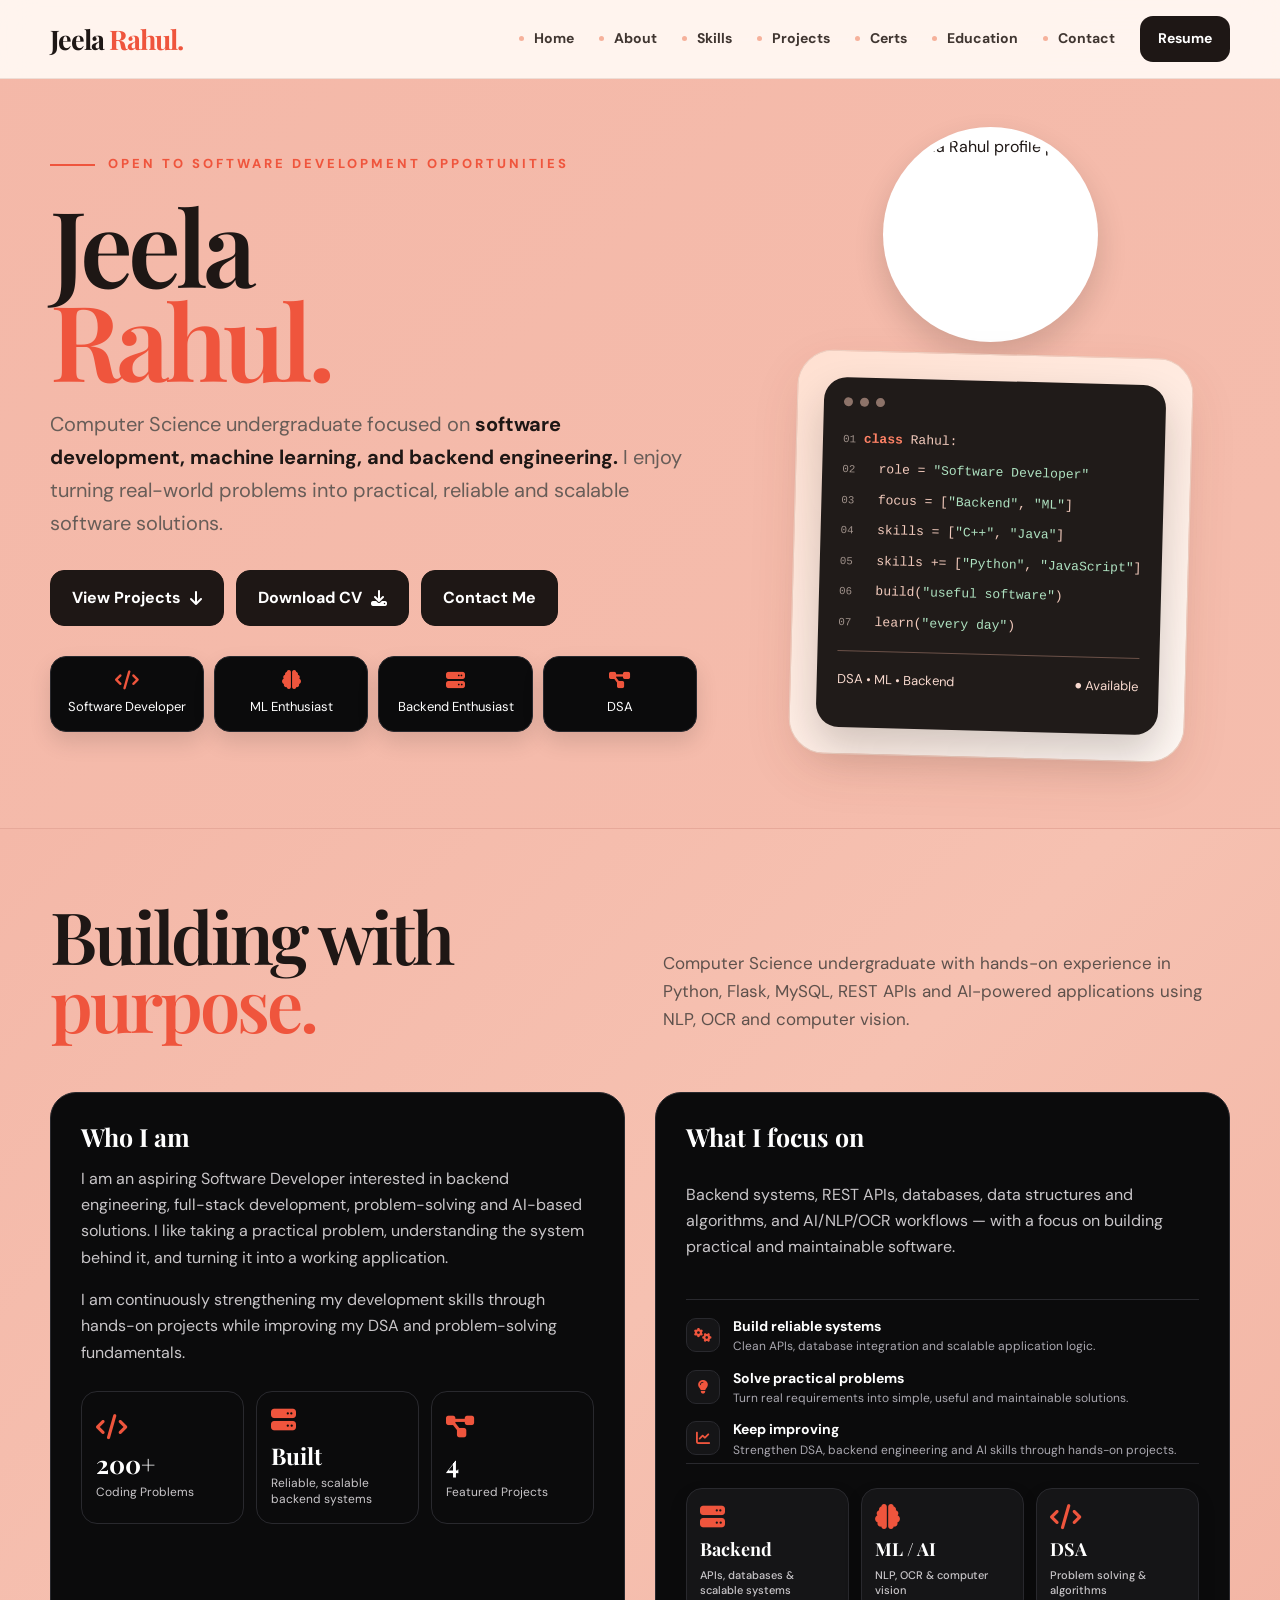
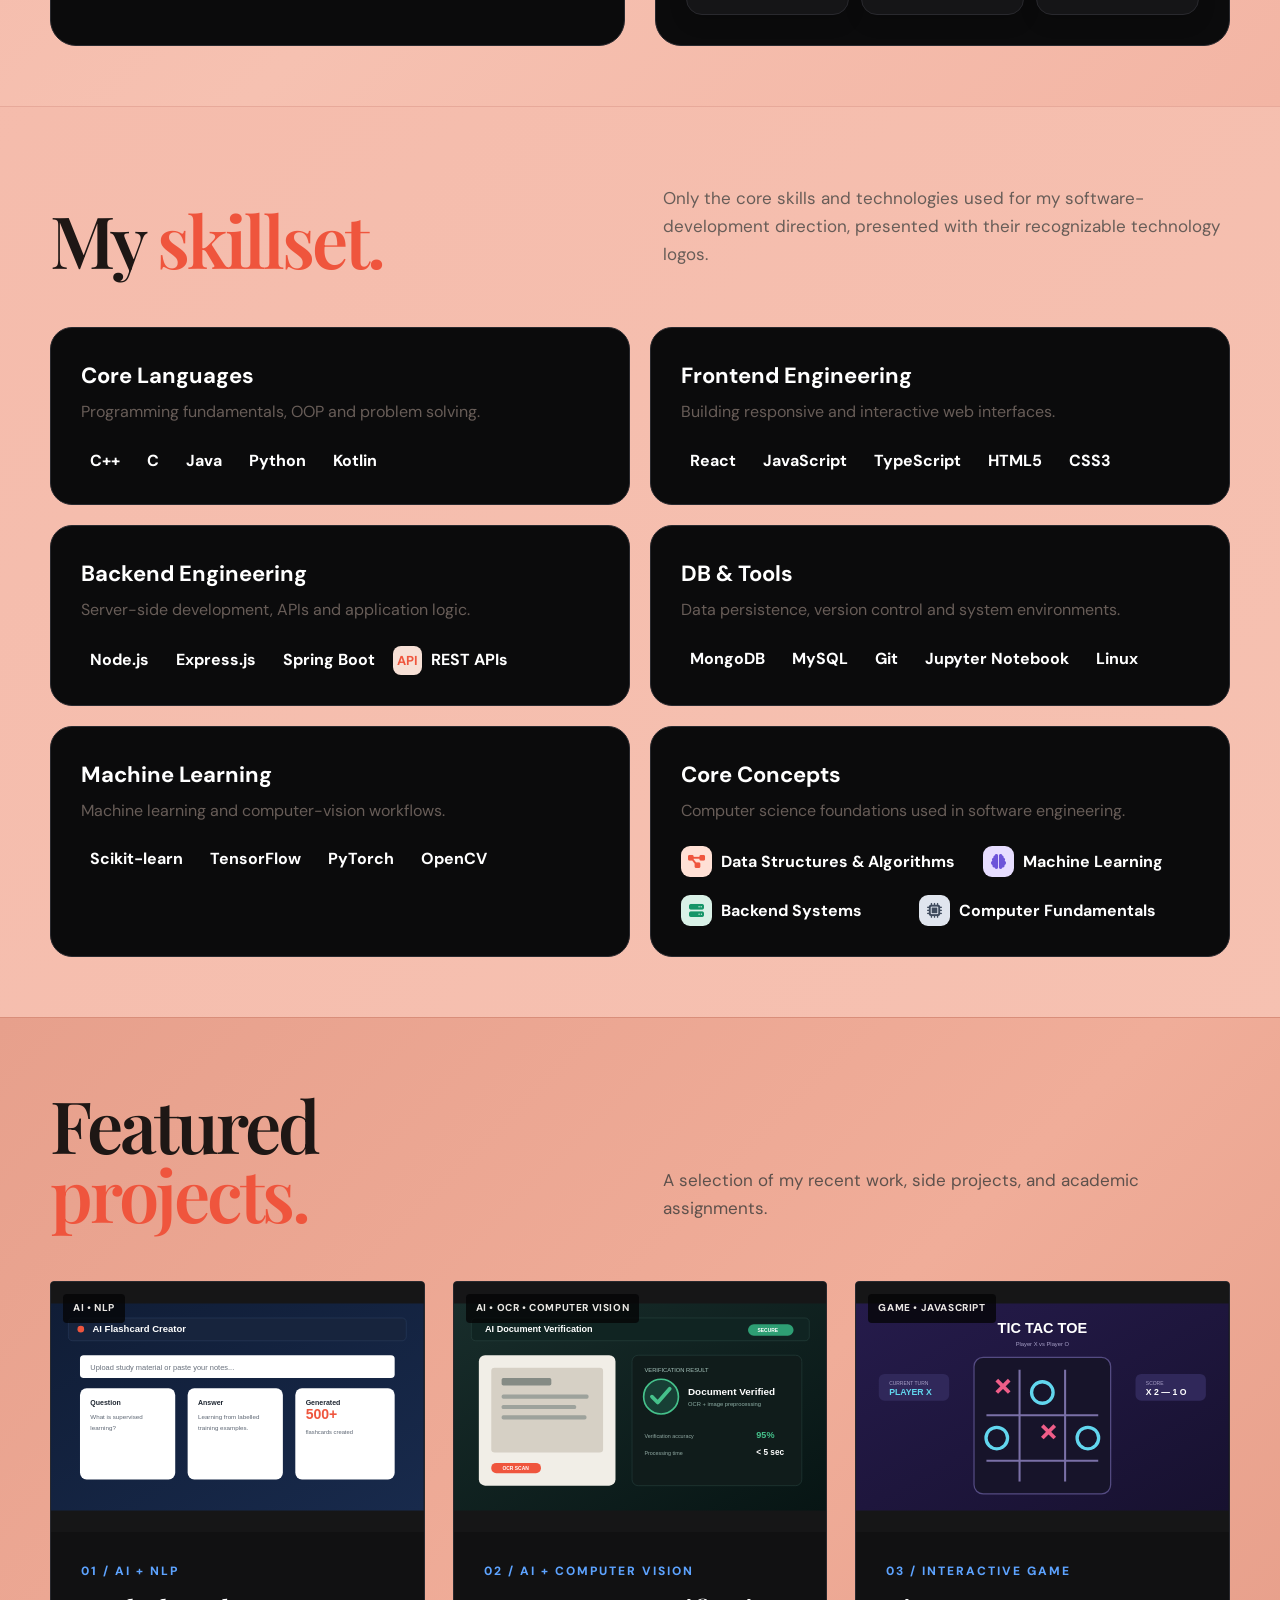
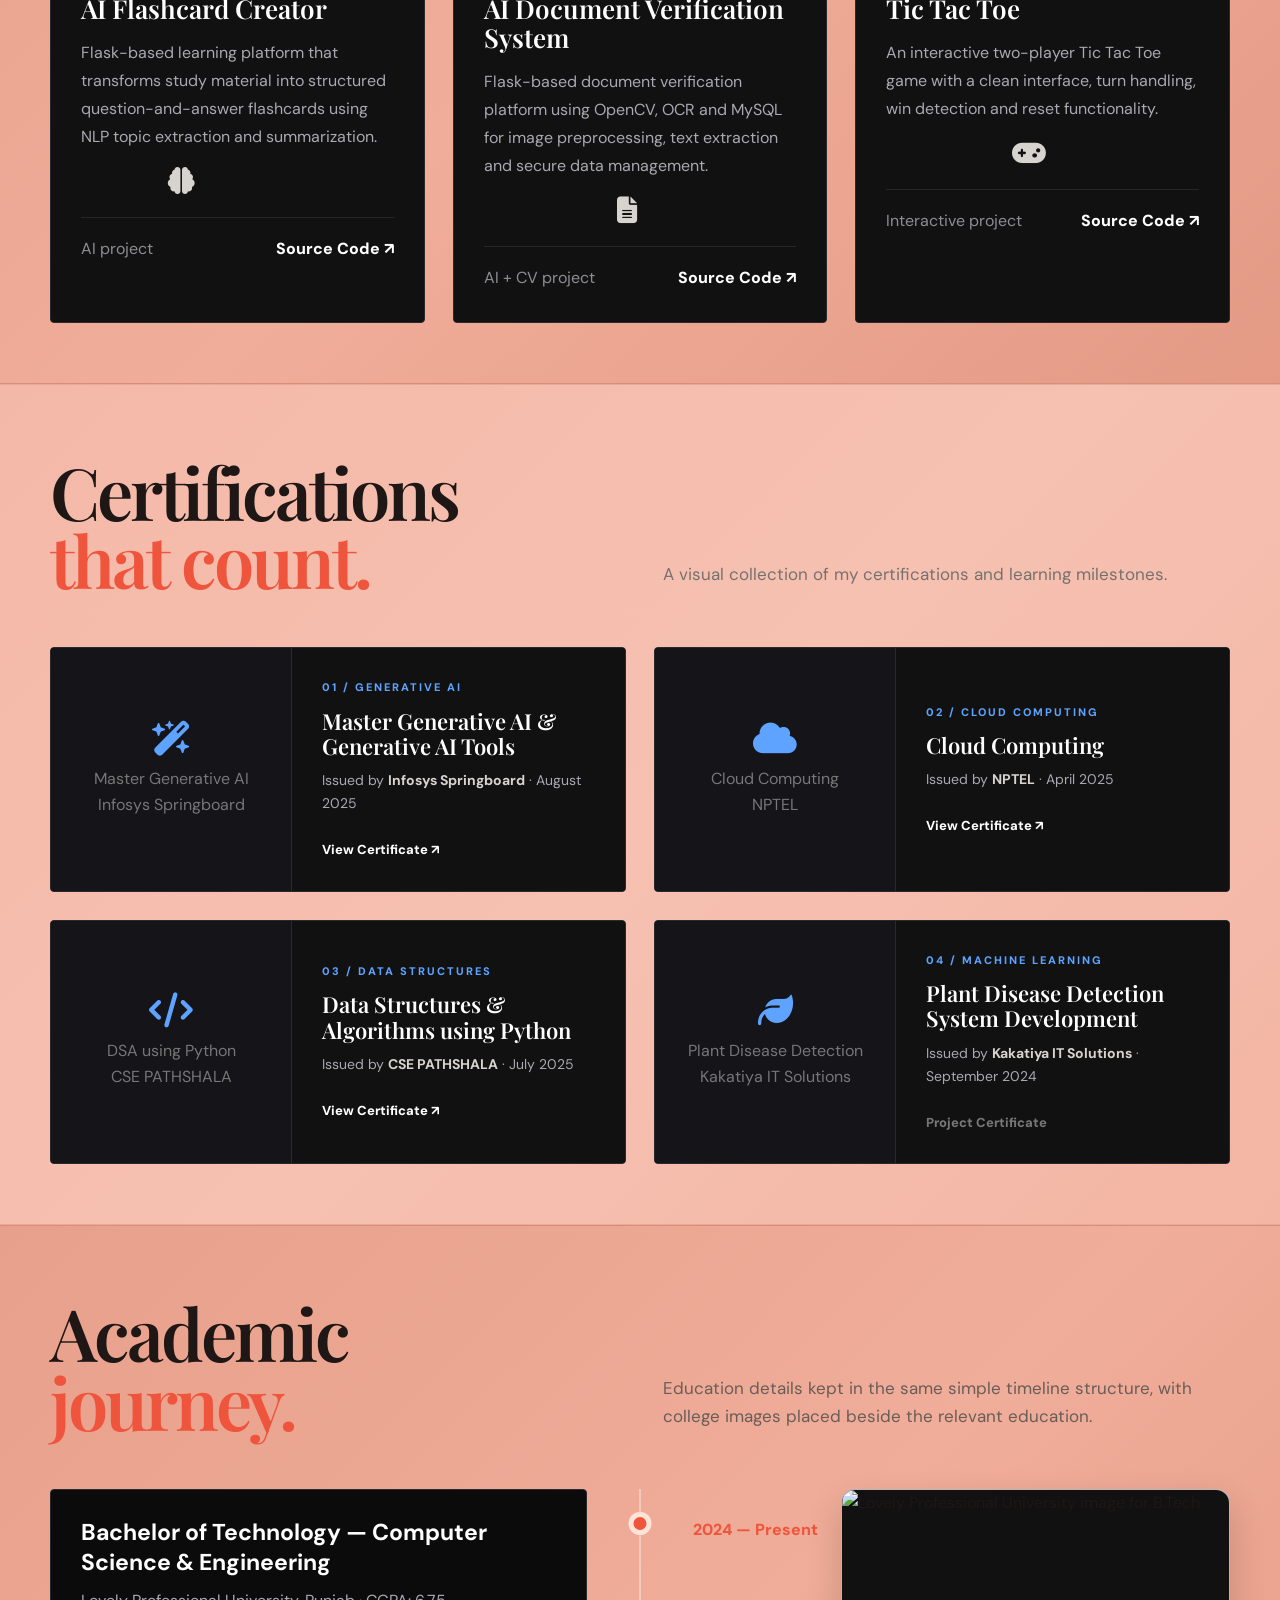
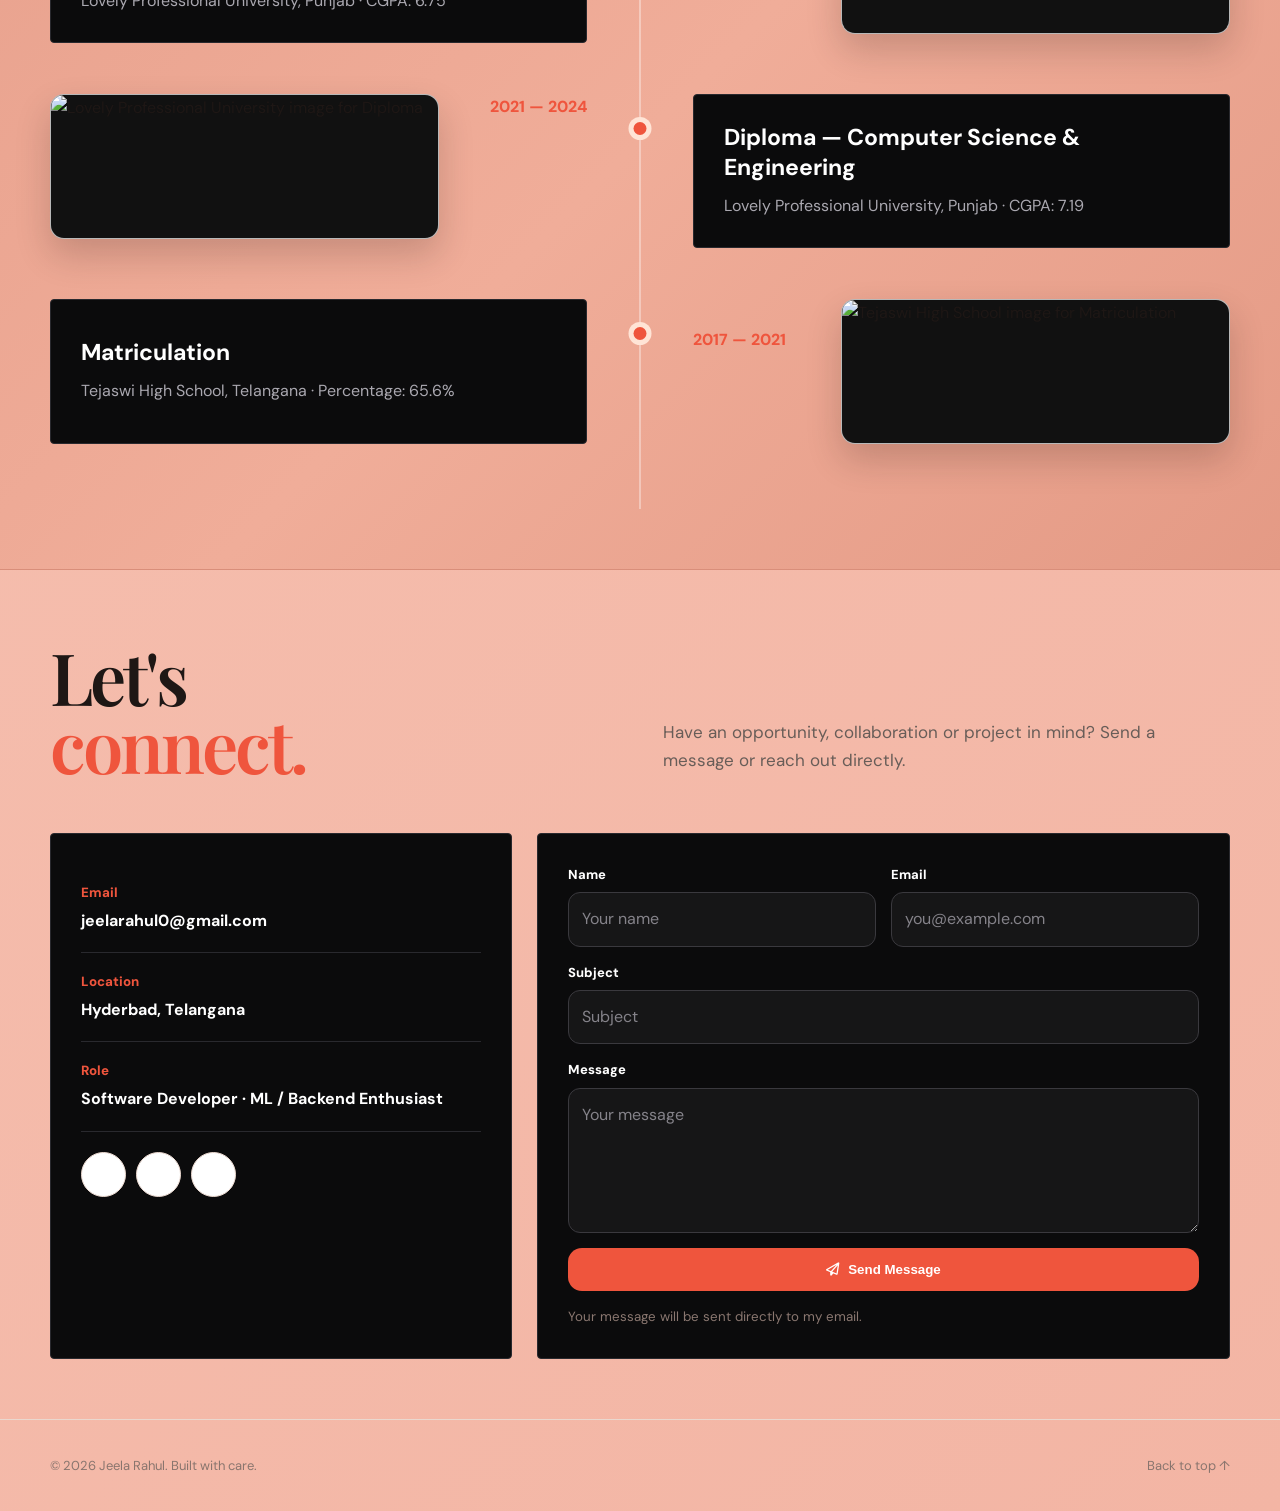
==== commit 5d181d58: "Update portfolio pages" ====
--- a/index.html
+++ b/index.html
@@ -27,7 +27,7 @@
 .navbar{height:78px;display:flex;align-items:center;justify-content:space-between}
 .brand{font:700 27px "Playfair Display",serif;letter-spacing:-1px}
 .brand span{color:var(--orange)}
-.navlinks{display:flex;gap:25px;align-items:center;font-size:14px}
+.navlinks{display:flex;gap:25px;align-items:center;font-size:14px;font-weight:700}
 .navlinks a{position:relative;color:#403631}
 .navlinks a:before{content:"";width:5px;height:5px;border-radius:50%;background:#f6b19b;display:inline-block;margin:0 10px 2px 0}
 .resume{background:var(--ink);color:white!important;padding:11px 18px;border-radius:13px;font-weight:700}
@@ -35,7 +35,7 @@
 .menu{display:none;border:1px solid var(--line);background:white;border-radius:12px;padding:10px 12px;font-size:20px}
 
 section{padding:60px 0}
-.hero{min-height:calc(100vh - 78px);display:flex;align-items:center;padding-top:65px}
+.hero{min-height:auto;display:flex;align-items:flex-start;padding:48px 0 70px}
 .hero-grid{display:grid;grid-template-columns:1.15fr .85fr;gap:55px;align-items:center}
 .kicker,.section-kicker{color:var(--orange);font-size:13px;letter-spacing:3px;text-transform:uppercase;font-weight:800}
 .section-kicker{font-size:0;line-height:0;height:0;margin:0}.section-kicker:before{display:none}
@@ -48,10 +48,22 @@
 .btn{display:inline-flex;align-items:center;gap:9px;padding:14px 21px;border-radius:14px;border:1px solid var(--line);font-weight:700;transition:.25s}
 .btn:hover{transform:translateY(-2px);box-shadow:var(--shadow)}
 .btn.primary{background:var(--ink);color:#fff;border-color:var(--ink)}
+.btn.secondary-black{background:var(--ink);color:#fff;border-color:var(--ink)}
 .btn.orange{background:var(--orange);color:#fff;border-color:var(--orange)}
-.pills{display:flex;gap:10px;flex-wrap:wrap}
-.pill{padding:8px 14px;border:1px solid #eccfc2;background:rgba(255,255,255,.72);border-radius:99px;color:#594d48;font-size:14px}
+.pills{display:grid;grid-template-columns:repeat(4,minmax(0,1fr));gap:10px;max-width:735px;margin-top:18px}
+.pill{min-height:76px;padding:12px 13px;border:1px solid #29292e;background:#0b0b0c;border-radius:16px;color:#fff;font-size:13px;font-weight:400;display:flex;flex-direction:column;align-items:center;justify-content:center;gap:6px;text-align:center;box-shadow:0 10px 22px rgba(0,0,0,.12);transition:transform .25s ease,box-shadow .25s ease,border-color .25s ease}
+.pill i{font-size:19px;color:var(--orange)}
+.pill:hover{transform:translateY(-3px);box-shadow:0 14px 28px rgba(0,0,0,.18);border-color:#44444a}
 .hero-card{background:linear-gradient(145deg,#ffe0d1,#fff9f5);border:1px solid #edcfc1;border-radius:36px;padding:26px;box-shadow:var(--shadow);transform:rotate(1.5deg)}
+.hero-right{display:flex;flex-direction:column;align-items:center;gap:12px}
+.profile-photo-wrap{width:215px;height:215px;margin:0 auto;border-radius:50%;overflow:hidden;background:#fff;border:7px solid rgba(255,255,255,.9);box-shadow:0 14px 30px rgba(31,20,15,.16);cursor:zoom-in}
+.profile-photo{width:100%;height:100%;object-fit:cover;display:block;transition:transform .25s ease}
+.profile-photo-wrap:hover .profile-photo{transform:scale(1.025)}
+.photo-modal{display:none;position:fixed;inset:0;z-index:9999;background:rgba(0,0,0,.86);align-items:center;justify-content:center;padding:30px;cursor:zoom-out}
+.photo-modal.open{display:flex}
+.photo-modal img{max-width:92vw;max-height:92vh;width:auto;height:auto;object-fit:contain;border-radius:18px;box-shadow:0 25px 70px rgba(0,0,0,.45)}
+.photo-modal-close{position:absolute;top:20px;right:28px;width:46px;height:46px;border:0;border-radius:50%;background:rgba(255,255,255,.12);color:#fff;font-size:30px;line-height:1;cursor:pointer}
+.photo-modal-close:hover{background:rgba(255,255,255,.22)}
 .code-window{background:#201b19;border-radius:23px;padding:20px;color:#fce9df;min-height:350px;box-shadow:0 20px 40px rgba(31,20,15,.2)}
 .dots{display:flex;gap:7px;margin-bottom:22px}.dots i{width:9px;height:9px;border-radius:50%;background:#8d7369}
 .code-line{font-family:ui-monospace,SFMono-Regular,Consolas,monospace;font-size:13px;margin:9px 0;color:#f3cbbd}
@@ -62,26 +74,28 @@
 h2{font:600 clamp(48px,6vw,72px)/.95 "Playfair Display",serif;letter-spacing:-3px;margin:12px 0}
 .section-desc{color:var(--muted);font-size:17px;max-width:600px}
 .about{background:linear-gradient(135deg,#f4b8a8 0%,#f6c1b1 52%,#f3b5a4 100%);border-top:1px solid #e7a99a;border-bottom:1px solid #e7a99a}
-.about-grid{display:grid;grid-template-columns:1fr 1fr;gap:30px}
+.about-grid{display:grid;grid-template-columns:1fr 1fr;gap:30px;align-items:stretch}
 .about .section-head{margin-bottom:42px}
 .about .section-desc{color:#5e514c}
-.about-card,.about-focus{background:rgba(255,250,247,.82);border:1px solid rgba(255,255,255,.7);border-radius:var(--radius);padding:30px;box-shadow:0 14px 35px rgba(93,49,33,.08)}
-.about-card h3,.about-focus h3{font:700 25px/1.15 "Playfair Display",serif;margin:0 0 14px}
-.about-card p,.about-focus p{color:var(--muted);font-size:16px}
+.about-card,.about-focus{background:#0b0b0c;color:#fff;border:1px solid #29292e;border-radius:var(--radius);padding:30px;box-shadow:none}.about-focus{display:flex;flex-direction:column;min-height:100%}
+.about-card h3,.about-focus h3{font:700 25px/1.15 "Playfair Display",serif;margin:0 0 14px;color:#fff}
+.about-card p,.about-focus p{color:#c9c6c9;font-size:16px}
 .about-card p:first-of-type{margin-top:0}
 .about-card p:last-of-type{margin-bottom:0}
 .about-stats{display:grid;grid-template-columns:repeat(3,1fr);gap:12px;margin-top:25px}
-.about-stat{background:#fffdfb;border:1px solid #ead8cf;border-radius:16px;padding:18px 15px;min-height:92px}
-.about-stat strong{display:block;font:700 27px/1.1 "Playfair Display",serif}
-.about-stat span{display:block;margin-top:8px;color:#796b65;font-size:12px}
-.built-stat strong{font-size:25px}
-.built-stat span{line-height:1.45}
-.about-tech{display:flex;gap:10px;flex-wrap:wrap;margin-top:24px}
-.about-tech-pill{display:inline-flex;align-items:center;gap:8px;padding:9px 13px;border:1px solid #e5d2ca;background:#fffdfb;border-radius:999px;font-size:13px;font-weight:700;color:#332a27;box-shadow:0 5px 15px rgba(93,49,33,.04)}
-.about-tech-pill i{font-size:18px;color:var(--orange)}
+.about-stat{background:#0b0b0c;color:#fff;border:1px solid #29292e;border-radius:16px;padding:16px 14px;min-height:112px;display:flex;flex-direction:column;align-items:flex-start;justify-content:center;position:relative;overflow:hidden;cursor:default;transition:transform .25s ease,box-shadow .25s ease,border-color .25s ease}
+.about-stat:hover{transform:translateY(-6px);box-shadow:0 16px 30px rgba(0,0,0,.22);border-color:#555}
+.about-stat i{font-size:25px;color:var(--orange);margin-bottom:10px}
+.about-stat strong{display:block;font:700 25px/1.1 "Playfair Display",serif;color:#fff}
+.about-stat span{display:block;margin-top:6px;color:#c9c6c9;font-size:12px;line-height:1.35}
+.built-stat strong{font-size:23px}
+.built-stat span{line-height:1.35}
+.focus-detail{display:grid;gap:14px;margin-top:22px;padding:18px 0 4px;border-top:1px solid #29292e;border-bottom:1px solid #29292e}.focus-detail-item{display:flex;align-items:flex-start;gap:13px}.focus-detail-item i{width:34px;height:34px;flex:0 0 34px;border-radius:10px;display:grid;place-items:center;background:#151517;border:1px solid #29292e;color:var(--orange);font-size:14px}.focus-detail-item strong{display:block;color:#fff;font-size:14px;line-height:1.25;margin-bottom:3px}.focus-detail-item span{display:block;color:#aaa8b0;font-size:12px;line-height:1.45}.about-tech{display:grid;grid-template-columns:repeat(3,1fr);gap:12px;margin-top:auto;padding-top:24px}
+.about-tech-pill{background:#151517;color:#fff;border:1px solid #29292e;border-radius:16px;padding:16px 13px;min-height:112px;display:flex;flex-direction:column;align-items:flex-start;justify-content:center;gap:8px;font-size:13px;font-weight:700;box-shadow:0 8px 18px rgba(0,0,0,.14);cursor:pointer;transition:transform .25s ease,box-shadow .25s ease,border-color .25s ease}.about-tech-pill:hover{transform:translateY(-6px);box-shadow:0 16px 30px rgba(0,0,0,.28);border-color:#555}.about-tech-pill i{font-size:25px;color:var(--orange);margin-bottom:2px}.about-tech-pill strong{font:700 18px/1.1 "Playfair Display",serif;color:#fff}.about-tech-pill small{color:#c9c6c9;font-size:11px;line-height:1.35;font-weight:500}
+
 
 .skills-grid{display:grid;grid-template-columns:1fr 1fr;gap:20px}
-.skill-card{padding:30px;border-radius:22px;background:#fffdfa;border:1px solid var(--line);box-shadow:var(--shadow)}
+.skill-card{padding:30px;border-radius:22px;background:#0b0b0c;color:#fff;border:1px solid #29292e;box-shadow:none}.skill-card h3{color:#fff}.skill-card p{color:#aaa8b0}.skill-card .skill{color:#fff}
 .skill-card h3{margin:0 0 5px;font-size:22px}.skill-card p{margin:0 0 22px;color:var(--muted)}
 .skill-list{display:flex;gap:18px;flex-wrap:wrap}.skill{display:flex;align-items:center;gap:9px;font-weight:700}.skill i{font-size:28px}.skill .plain-icon{width:29px;height:29px;border-radius:8px;background:#f7e0d6;display:grid;place-items:center;color:var(--orange);font-size:13px}
 
@@ -99,14 +113,16 @@
 .tech-icon:hover{transform:translateY(-2px)}.project-footer{display:flex;justify-content:space-between;align-items:center;margin-top:22px;padding-top:18px;border-top:1px solid #26262a;color:#8f8d94}.project-link{color:#fff;font-weight:800}.project-art{width:100%;height:100%;display:block}
 .certificates-section{background:#0b0b0c;color:#fff;border-top:1px solid #26262a;border-bottom:1px solid #26262a}.certificates-section .section-desc{color:#aaa8b0}.certificates-section .section-kicker{color:var(--orange)}.certificates-section .section-kicker:before{background:var(--orange)}.certificates-section h2{color:#fff}.certs-grid{display:grid;grid-template-columns:repeat(2,minmax(0,1fr));gap:28px}.cert{display:grid;grid-template-columns:48% 52%;min-height:280px;background:#050506;border:1px solid #29292e;border-radius:4px;padding:0;overflow:hidden;box-shadow:none}.cert-image{min-height:280px;background:#141419;display:flex;align-items:center;justify-content:center;overflow:hidden;border-right:1px solid #29292e}.cert-image img{width:100%;height:100%;display:block;object-fit:contain;background:#fff}.cert-info{padding:30px;display:flex;flex-direction:column;justify-content:center}.cert-number{color:#5da3ff;font-size:11px;letter-spacing:2px;font-weight:800;margin-bottom:12px}.cert h3{font:600 22px/1.15 'Playfair Display',serif;margin:0 0 10px;color:#fff}.cert p{margin:0;color:#aaa8b0;font-size:14px}.cert p strong{color:#d7d3cf}.cert a{display:inline-flex;align-items:center;gap:8px;margin-top:24px;color:#fff;font-size:13px;font-weight:800}.cert a:hover{color:#5da3ff}.cert-placeholder{height:100%;width:100%;display:grid;place-items:center;text-align:center;padding:20px;color:#777}.cert-placeholder i{font-size:35px;color:#5da3ff;margin-bottom:10px}
 
-.education{background:linear-gradient(135deg,#e7a08c 0%,#f0ad99 52%,#e49a85 100%);border-top:1px solid #d98e7a;border-bottom:1px solid #d98e7a}.education .section-desc{color:#5e514c}.timeline{position:relative;margin-top:35px;padding-bottom:5px}.timeline:before{content:"";position:absolute;left:50%;top:0;bottom:0;width:1px;background:rgba(255,255,255,.72);transform:translateX(-50%)}.edu{display:grid;grid-template-columns:1fr 1fr;column-gap:80px;min-height:175px;padding:0 0 35px;position:relative;align-items:start}.edu:after{content:"";position:absolute;left:50%;top:28px;width:13px;height:13px;border-radius:50%;background:var(--orange);box-shadow:0 0 0 5px #ffe4d6;transform:translateX(-50%);z-index:2}.edu-content{background:#0b0b0c;color:#fff;border:1px solid #29292e;border-radius:4px;padding:28px 30px;box-shadow:none;min-height:145px}.edu-year{font-weight:800;color:var(--orange);font-size:16px;padding-top:28px;white-space:nowrap}.edu h3{font-size:23px;line-height:1.3;margin:0 0 10px;color:#fff}.edu p{margin:0;color:#aaa8b0}.edu:nth-child(odd) .edu-content{grid-column:1}.edu:nth-child(odd) .edu-year{grid-column:2;grid-row:1}.edu:nth-child(even) .edu-content{grid-column:2;grid-row:1}.edu:nth-child(even) .edu-year{grid-column:1;grid-row:1;text-align:right}
+.education{background:linear-gradient(135deg,#e7a08c 0%,#f0ad99 52%,#e49a85 100%);border-top:1px solid #d98e7a;border-bottom:1px solid #d98e7a;position:relative;overflow:hidden}
+.education-list{position:relative;margin-top:35px;padding-bottom:5px;isolation:isolate}.education-list:before{content:"";position:absolute;left:50%;top:0;bottom:0;width:1px;background:rgba(255,255,255,.72);transform:translateX(-50%);z-index:0}.edu-item{display:grid;grid-template-columns:minmax(0,1fr) 58px minmax(0,1fr);column-gap:24px;min-height:205px;padding:0 0 34px;position:relative;align-items:start;z-index:1}.edu-item:after{content:"";position:absolute;left:50%;top:28px;width:13px;height:13px;border-radius:50%;background:var(--orange);box-shadow:0 0 0 5px #ffe4d6;transform:translateX(-50%);z-index:3}.edu-side{min-width:0}.edu-side-left{grid-column:1;grid-row:1}.edu-side-right{grid-column:3;grid-row:1}.edu-side-with-image{display:grid;grid-template-columns:130px minmax(0,1fr);gap:18px;align-items:center}.edu-side-left-with-image{display:grid;grid-template-columns:minmax(0,1fr) 130px;gap:18px;align-items:center}.edu-side-left-with-image .edu-year-box{text-align:right;padding-top:0}.edu-year-box{font-weight:800;color:var(--orange);font-size:16px;padding-top:28px;white-space:nowrap;align-self:start}.edu-year-right{grid-column:1;grid-row:1;text-align:right}.edu-content-box{background:#0b0b0c;color:#fff;border:1px solid #29292e;border-radius:4px;padding:28px 30px;min-height:145px;display:flex;flex-direction:column;justify-content:center;min-width:0}.edu-content-box h3{font-size:23px;line-height:1.3;margin:0 0 10px;color:#fff}.edu-content-box p{margin:0;color:#aaa8b0}.edu-image-card{position:relative;width:100%;height:145px;border-radius:14px;overflow:hidden;background:#111;border:1px solid rgba(255,255,255,.7);box-shadow:0 16px 35px rgba(45,24,18,.2);cursor:zoom-in}.edu-image-card img{width:100%;height:100%;display:block;object-fit:cover;transition:transform .35s ease}.edu-image-card:hover img{transform:scale(1.035)}.education-image-modal{display:none;position:fixed;inset:0;z-index:10000;background:rgba(0,0,0,.92);padding:30px;align-items:center;justify-content:center;cursor:zoom-out}.education-image-modal.open{display:flex}.education-image-modal-inner{position:relative;width:min(1200px,94vw);height:min(820px,92vh);border-radius:18px;overflow:hidden;background:#111;box-shadow:0 30px 90px rgba(0,0,0,.6);display:flex;align-items:center;justify-content:center}.education-image-modal-inner>img{width:100%;height:100%;display:block;object-fit:contain;background:#111}.education-modal-close{position:absolute;z-index:3;top:14px;right:14px;width:44px;height:44px;border:0;border-radius:50%;background:rgba(0,0,0,.72);color:#fff;font-size:28px;cursor:pointer}@media(max-width:1200px){.edu-side-with-image{grid-template-columns:115px minmax(0,1fr);gap:14px}.edu-content-box{padding:24px}}@media(max-width:900px){.education-list:before{left:8px;transform:none}.edu-item{grid-template-columns:28px minmax(0,1fr);column-gap:18px;min-height:0;padding-bottom:28px}.edu-item:after{left:8px;transform:translateX(-50%)}.edu-side,.edu-side-left,.edu-side-right{grid-column:2;grid-row:1}.edu-side-with-image,.edu-side-left-with-image{grid-template-columns:1fr;gap:14px}.edu-year-box,.edu-year-right,.edu-side-left-with-image .edu-year-box{grid-column:2;grid-row:2;text-align:left;padding:10px 0 0}.edu-image-card{height:230px}.education-image-modal-inner{height:80vh}}@media(max-width:600px){.about-tech{grid-template-columns:1fr}
+.edu-content-box{padding:22px}.edu-content-box h3{font-size:20px}.edu-image-card{height:200px}.education-image-modal{padding:14px}.education-modal-close{top:10px;right:10px}}
 
 .contact-grid{display:grid;grid-template-columns:.8fr 1.2fr;gap:25px}.contact-grid .card{background:#0b0b0c;color:#fff;border:1px solid #29292e;border-radius:4px;box-shadow:none;padding:30px}.contact-info .contact-item{padding:18px 0;border-bottom:1px solid #29292e}.contact-item small{display:block;color:var(--orange);font-weight:800;margin-bottom:4px}.socials{display:flex;gap:10px;margin-top:20px}.social{width:45px;height:45px;border-radius:50%;display:grid;place-items:center;border:1px solid var(--line);background:#fff}.social:hover{background:var(--ink);color:white}.form{display:grid;gap:15px}.form-row{display:grid;grid-template-columns:1fr 1fr;gap:15px}.field{display:grid;gap:7px}.field label{font-size:13px;font-weight:800;color:#fff}.field input,.field textarea{font:inherit;border:1px solid #3a393e;background:#161617;color:#fff;border-radius:12px;padding:13px;outline:none}.field input::placeholder,.field textarea::placeholder{color:#85838a}.field input:focus,.field textarea:focus{border-color:var(--orange);box-shadow:0 0 0 3px rgba(239,85,61,.1)}textarea{min-height:145px;resize:vertical}.send{border:0;cursor:pointer;justify-content:center}
 
 footer{padding:35px 0;color:#89756e;font-size:13px;border-top:1px solid var(--line)}.footer-flex{display:flex;justify-content:space-between;gap:20px}
 
 @media(max-width:900px){
- .navlinks{display:none;position:absolute;top:78px;left:0;right:0;background:#fffaf7;padding:18px 20px;border-bottom:1px solid var(--line);flex-direction:column;align-items:stretch}.navlinks.open{display:flex}.menu{display:block}.hero-grid,.about-grid,.section-head,.contact-grid{grid-template-columns:1fr}.skills-grid,.projects-grid{grid-template-columns:1fr}.certs-grid{grid-template-columns:1fr}.cert{grid-template-columns:38% 62%}.core-concepts-card{grid-column:auto}.core-list .skill{min-width:0}.hero{padding-top:40px}.hero-card{max-width:600px}.section-head{gap:10px}.profile-strip{align-items:flex-start;flex-direction:column}
+ .navlinks{display:none;position:absolute;top:78px;left:0;right:0;background:#fffaf7;padding:18px 20px;border-bottom:1px solid var(--line);flex-direction:column;align-items:stretch}.navlinks.open{display:flex}.menu{display:block}.hero-grid,.about-grid,.section-head,.contact-grid{grid-template-columns:1fr}.skills-grid,.projects-grid{grid-template-columns:1fr}.certs-grid{grid-template-columns:1fr}.cert{grid-template-columns:38% 62%}.core-concepts-card{grid-column:auto}.core-list .skill{min-width:0}.hero{padding-top:40px}.hero-card{max-width:600px}.pills{grid-template-columns:repeat(2,minmax(0,1fr));max-width:100%}.section-head{gap:10px}.profile-strip{align-items:flex-start;flex-direction:column}
 }
 @media(max-width:600px){
  .container{width:min(100% - 24px,var(--max))}section{padding:45px 0}.navbar{height:70px}.navlinks{top:70px}
@@ -180,6 +196,11 @@
  </div>
 </nav>
 
+<div class="photo-modal" id="photoModal" aria-hidden="true">
+ <button class="photo-modal-close" id="photoModalClose" aria-label="Close profile photo">&times;</button>
+ <img src="https://drive.google.com/thumbnail?id=13dMug_ctA5UdhlBiqGhrgzb4KM1KM4IR&sz=w1800" onerror="this.onerror=null;this.src='assets/profile-photo.png'" alt="Jeela Rahul profile photo enlarged">
+</div>
+
 <main>
 <section class="hero" id="home">
  <div class="container hero-grid">
@@ -189,12 +210,21 @@
    <p class="hero-copy">Computer Science undergraduate focused on <strong>software development, machine learning, and backend engineering.</strong> I enjoy turning real-world problems into practical, reliable and scalable software solutions.</p>
    <div class="buttons">
     <a class="btn primary" href="#projects">View Projects <i class="fa-solid fa-arrow-down"></i></a>
-    <a class="btn" target="_blank" rel="noopener" href="https://drive.google.com/file/d/1zuOH1yOzXxQcl3zz6nDLIyeleh5gFWhH/view?usp=sharing">Download CV <i class="fa-solid fa-download"></i></a>
-    <a class="btn" href="#contact">Contact Me</a>
-   </div>
-   <div class="pills"><span class="pill">Software Developer</span><span class="pill">ML Enthusiast</span><span class="pill">Backend Enthusiast</span><span class="pill">DSA</span></div>
-  </div>
-  <div class="hero-card">
+    <a class="btn secondary-black" target="_blank" rel="noopener" href="https://drive.google.com/file/d/1zuOH1yOzXxQcl3zz6nDLIyeleh5gFWhH/view?usp=sharing">Download CV <i class="fa-solid fa-download"></i></a>
+    <a class="btn secondary-black" href="#contact">Contact Me</a>
+   </div>
+   <div class="pills" aria-label="Core focus areas">
+     <span class="pill"><i class="fa-solid fa-code"></i>Software Developer</span>
+     <span class="pill"><i class="fa-solid fa-brain"></i>ML Enthusiast</span>
+     <span class="pill"><i class="fa-solid fa-server"></i>Backend Enthusiast</span>
+     <span class="pill"><i class="fa-solid fa-diagram-project"></i>DSA</span>
+    </div>
+  </div>
+  <div class="hero-right">
+   <div class="profile-photo-wrap" id="profilePhotoBtn" role="button" tabindex="0" aria-label="Open profile photo">
+    <img class="profile-photo" src="https://drive.google.com/thumbnail?id=13dMug_ctA5UdhlBiqGhrgzb4KM1KM4IR&sz=w900" onerror="this.onerror=null;this.src='assets/profile-photo.png'" alt="Jeela Rahul profile photo">
+   </div>
+   <div class="hero-card">
    <div class="code-window">
     <div class="dots"><i></i><i></i><i></i></div>
     <div class="code-line"><small>01</small> <b>class</b> Rahul:</div>
@@ -219,19 +249,25 @@
     <p>I am an aspiring Software Developer interested in backend engineering, full-stack development, problem-solving and AI-based solutions. I like taking a practical problem, understanding the system behind it, and turning it into a working application.</p>
     <p>I am continuously strengthening my development skills through hands-on projects while improving my DSA and problem-solving fundamentals.</p>
     <div class="about-stats">
-     <div class="about-stat"><strong>200+</strong><span>Coding Problems</span></div>
-     <div class="about-stat built-stat"><strong>Built</strong><span>Reliable, scalable backend systems</span></div>
-     <div class="about-stat"><strong>4</strong><span>Featured Projects</span></div>
+     <div class="about-stat"><i class="fa-solid fa-code"></i><strong>200+</strong><span>Coding Problems</span></div>
+     <div class="about-stat built-stat"><i class="fa-solid fa-server"></i><strong>Built</strong><span>Reliable, scalable backend systems</span></div>
+     <div class="about-stat"><i class="fa-solid fa-diagram-project"></i><strong>4</strong><span>Featured Projects</span></div>
     </div>
    </div>
    <div class="about-focus">
     <h3>What I focus on</h3>
     <p>Backend systems, REST APIs, databases, data structures and algorithms, and AI/NLP/OCR workflows — with a focus on building practical and maintainable software.</p>
+    <div class="focus-detail">
+     <div class="focus-detail-item"><i class="fa-solid fa-gears"></i><div><strong>Build reliable systems</strong><span>Clean APIs, database integration and scalable application logic.</span></div></div>
+     <div class="focus-detail-item"><i class="fa-solid fa-lightbulb"></i><div><strong>Solve practical problems</strong><span>Turn real requirements into simple, useful and maintainable solutions.</span></div></div>
+     <div class="focus-detail-item"><i class="fa-solid fa-chart-line"></i><div><strong>Keep improving</strong><span>Strengthen DSA, backend engineering and AI skills through hands-on projects.</span></div></div>
+    </div>
     <div class="about-tech">
-     <span class="about-tech-pill"><i class="fa-solid fa-server"></i> Backend</span>
-     <span class="about-tech-pill"><i class="fa-solid fa-brain"></i> ML / AI</span>
-     <span class="about-tech-pill"><i class="fa-solid fa-code"></i> DSA</span>
-    </div>
+     <div class="about-tech-pill" tabindex="0"><i class="fa-solid fa-server"></i><strong>Backend</strong><small>APIs, databases & scalable systems</small></div>
+     <div class="about-tech-pill" tabindex="0"><i class="fa-solid fa-brain"></i><strong>ML / AI</strong><small>NLP, OCR & computer vision</small></div>
+     <div class="about-tech-pill" tabindex="0"><i class="fa-solid fa-code"></i><strong>DSA</strong><small>Problem solving & algorithms</small></div>
+    </div>
+   </div>
    </div>
   </div>
  </div>
@@ -323,14 +359,53 @@
 
 <section id="education" class="education">
  <div class="container">
-  <div class="section-head"><div><div class="section-kicker">Education</div><h2>Academic<br><span style="color:#ef553d">journey.</span></h2></div><p class="section-desc">Education details kept in the same simple timeline structure as the reference design.</p></div>
-  <div class="timeline">
-   <div class="edu"><div class="edu-year">2024 — Present</div><div class="edu-content"><h3>Bachelor of Technology — Computer Science & Engineering</h3><p>Lovely Professional University, Punjab · CGPA: 6.75</p></div></div>
-   <div class="edu"><div class="edu-year">2021 — 2024</div><div class="edu-content"><h3>Diploma — Computer Science & Engineering</h3><p>Lovely Professional University, Punjab · CGPA: 7.19</p></div></div>
-   <div class="edu"><div class="edu-year">2017 — 2021</div><div class="edu-content"><h3>Matriculation</h3><p>Tejaswi High School, Telangana · Percentage: 65.6%</p></div></div>
-  </div>
- </div>
-</section>
+  <div class="section-head"><div><div class="section-kicker">Education</div><h2>Academic<br><span style="color:#ef553d">journey.</span></h2></div><p class="section-desc">Education details kept in the same simple timeline structure, with college images placed beside the relevant education.</p></div>
+  <div class="education-list">
+   <article class="edu-item">
+    <div class="edu-side edu-side-left">
+     <div class="edu-content-box"><h3>Bachelor of Technology — Computer Science &amp; Engineering</h3><p>Lovely Professional University, Punjab · CGPA: 6.75</p></div>
+    </div>
+    <div class="edu-side edu-side-right edu-side-with-image">
+     <div class="edu-year-box">2024 — Present</div>
+     <div class="edu-image-card" tabindex="0" role="button" data-image="https://drive.google.com/thumbnail?id=1Z1bNgU-5_qSDLb4rvL3LDd55ENSHqBHq&amp;sz=w2000" aria-label="Open B.Tech college image">
+      <img src="https://drive.google.com/thumbnail?id=1Z1bNgU-5_qSDLb4rvL3LDd55ENSHqBHq&amp;sz=w1400" alt="Lovely Professional University image for B.Tech">
+     </div>
+    </div>
+   </article>
+
+   <article class="edu-item">
+    <div class="edu-side edu-side-left edu-side-left-with-image">
+     <div class="edu-image-card" tabindex="0" role="button" data-image="https://drive.google.com/thumbnail?id=1Z1bNgU-5_qSDLb4rvL3LDd55ENSHqBHq&amp;sz=w2000" aria-label="Open Lovely Professional University image for Diploma">
+      <img src="https://drive.google.com/thumbnail?id=1Z1bNgU-5_qSDLb4rvL3LDd55ENSHqBHq&amp;sz=w1400" alt="Lovely Professional University image for Diploma">
+     </div>
+     <div class="edu-year-box">2021 — 2024</div>
+    </div>
+    <div class="edu-side edu-side-right">
+     <div class="edu-content-box"><h3>Diploma — Computer Science &amp; Engineering</h3><p>Lovely Professional University, Punjab · CGPA: 7.19</p></div>
+    </div>
+   </article>
+
+   <article class="edu-item">
+    <div class="edu-side edu-side-left">
+     <div class="edu-content-box"><h3>Matriculation</h3><p>Tejaswi High School, Telangana · Percentage: 65.6%</p></div>
+    </div>
+    <div class="edu-side edu-side-right edu-side-with-image">
+     <div class="edu-year-box">2017 — 2021</div>
+     <div class="edu-image-card" tabindex="0" role="button" data-image="https://drive.google.com/thumbnail?id=1g6OwZHdKzBrdC8SNWG474gSJ7TuZ9RdA&amp;sz=w2000" aria-label="Open Tejaswi High School image">
+      <img src="https://drive.google.com/thumbnail?id=1g6OwZHdKzBrdC8SNWG474gSJ7TuZ9RdA&amp;sz=w1400" alt="Tejaswi High School image for Matriculation">
+     </div>
+    </div>
+   </article>
+  </div>
+ </div>
+</section>
+
+<div class="education-image-modal" id="educationImageModal" aria-hidden="true">
+ <div class="education-image-modal-inner">
+  <button class="education-modal-close" id="educationModalClose" aria-label="Close college image">&times;</button>
+  <img id="educationModalImage" src="" alt="College image enlarged">
+ </div>
+</div>
 
 <section id="contact">
  <div class="container">
@@ -344,11 +419,11 @@
    </div>
    <div class="card">
     <form class="form" id="contactForm">
-     <div class="form-row"><div class="field"><label>Name</label><input required type="text" placeholder="Your name"></div><div class="field"><label>Email</label><input required type="email" placeholder="you@example.com"></div></div>
-     <div class="field"><label>Subject</label><input required type="text" placeholder="Subject"></div>
-     <div class="field"><label>Message</label><textarea required placeholder="Your message"></textarea></div>
+     <div class="form-row"><div class="field"><label>Name</label><input required type="text" name="name" placeholder="Your name"></div><div class="field"><label>Email</label><input required type="email" name="email" placeholder="you@example.com"></div></div>
+     <div class="field"><label>Subject</label><input required type="text" name="subject" placeholder="Subject"></div>
+     <div class="field"><label>Message</label><textarea required name="message" placeholder="Your message"></textarea></div>
      <button class="btn orange send" type="submit"><i class="fa-regular fa-paper-plane"></i> Send Message</button>
-     <small id="formMsg" style="color:#8a7770">This opens your email client with the message pre-filled.</small>
+     <small id="formMsg" style="color:#8a7770">Your message will be sent directly to my email.</small>
     </form>
    </div>
   </div>
@@ -364,12 +439,92 @@
 document.querySelectorAll('.navlinks a').forEach(a=>a.addEventListener('click',()=>nav.classList.remove('open')));
 document.getElementById('year').textContent=new Date().getFullYear();
 
-document.getElementById('contactForm').addEventListener('submit',e=>{
+const profilePhotoBtn=document.getElementById('profilePhotoBtn');
+const photoModal=document.getElementById('photoModal');
+const photoModalClose=document.getElementById('photoModalClose');
+
+function openPhotoModal(){
+  photoModal.classList.add('open');
+  photoModal.setAttribute('aria-hidden','false');
+  document.body.style.overflow='hidden';
+}
+function closePhotoModal(){
+  photoModal.classList.remove('open');
+  photoModal.setAttribute('aria-hidden','true');
+  document.body.style.overflow='';
+}
+profilePhotoBtn.addEventListener('click',openPhotoModal);
+profilePhotoBtn.addEventListener('keydown',e=>{
+  if(e.key==='Enter'||e.key===' '){e.preventDefault();openPhotoModal();}
+});
+photoModalClose.addEventListener('click',e=>{e.stopPropagation();closePhotoModal();});
+photoModal.addEventListener('click',e=>{if(e.target===photoModal)closePhotoModal();});
+document.addEventListener('keydown',e=>{if(e.key==='Escape'){closePhotoModal();closeEducationModal();}});
+
+const educationImageModal=document.getElementById('educationImageModal');
+const educationModalImage=document.getElementById('educationModalImage');
+const educationModalClose=document.getElementById('educationModalClose');
+
+function openEducationModal(card){
+  educationModalImage.src=card.dataset.image;
+  educationModalImage.alt=card.querySelector('img').alt;
+  educationImageModal.classList.add('open');
+  educationImageModal.setAttribute('aria-hidden','false');
+  document.body.style.overflow='hidden';
+}
+function closeEducationModal(){
+  educationImageModal.classList.remove('open');
+  educationImageModal.setAttribute('aria-hidden','true');
+  educationModalImage.src='';
+  document.body.style.overflow='';
+}
+document.querySelectorAll('.edu-image-card').forEach(card=>{
+  card.addEventListener('click',()=>openEducationModal(card));
+  card.addEventListener('keydown',e=>{
+    if(e.key==='Enter'||e.key===' '){e.preventDefault();openEducationModal(card);}
+  });
+});
+educationModalClose.addEventListener('click',e=>{e.stopPropagation();closeEducationModal();});
+educationImageModal.addEventListener('click',e=>{
+  if(e.target===educationImageModal)closeEducationModal();
+});
+
+document.getElementById('contactForm')
+.addEventListener('submit',async e=>{
  e.preventDefault();
- const f=e.target, name=f.querySelector('input[type=text]').value, email=f.querySelector('input[type=email]').value;
- const subject=f.querySelectorAll('input[type=text]')[1].value, message=f.querySelector('textarea').value;
- const body=`Name: ${name}%0AEmail: ${email}%0A%0A${encodeURIComponent(message)}`;
- window.location.href=`mailto:jeelarahul0@gmail.com?subject=${encodeURIComponent(subject)}&body=${body}`;
+ const f=e.target;
+ const formMsg=document.getElementById('formMsg');
+ const button=f.querySelector('button[type="submit"]');
+ const data={
+  name:f.querySelector('input[name="name"]').value.trim(),
+  email:f.querySelector('input[name="email"]').value.trim(),
+  subject:f.querySelector('input[name="subject"]').value.trim(),
+  message:f.querySelector('textarea[name="message"]').value.trim(),
+  _subject:f.querySelector('input[name="subject"]').value.trim(),
+  _replyto:f.querySelector('input[name="email"]').value.trim()
+ };
+ button.disabled=true;
+ button.style.opacity='.65';
+ formMsg.textContent='Sending message...';
+ try{
+  const response=await fetch('https://formsubmit.co/ajax/jeelarahul0@gmail.com',{
+   method:'POST',
+   headers:{'Content-Type':'application/json','Accept':'application/json'},
+   body:JSON.stringify(data)
+  });
+  const result=await response.json();
+  if(response.ok && result.success!==false){
+   formMsg.textContent='Message sent successfully! Thank you for reaching out.';
+   formMsg.style.color='#2e8b57';
+   f.reset();
+  }else{ throw new Error(result.message||'Unable to send the message.'); }
+ }catch(error){
+  formMsg.textContent='Could not send the message. Please try again.';
+  formMsg.style.color='#c0392b';
+ }finally{
+  button.disabled=false;
+  button.style.opacity='1';
+ }
 });
 </script>
 </body>
